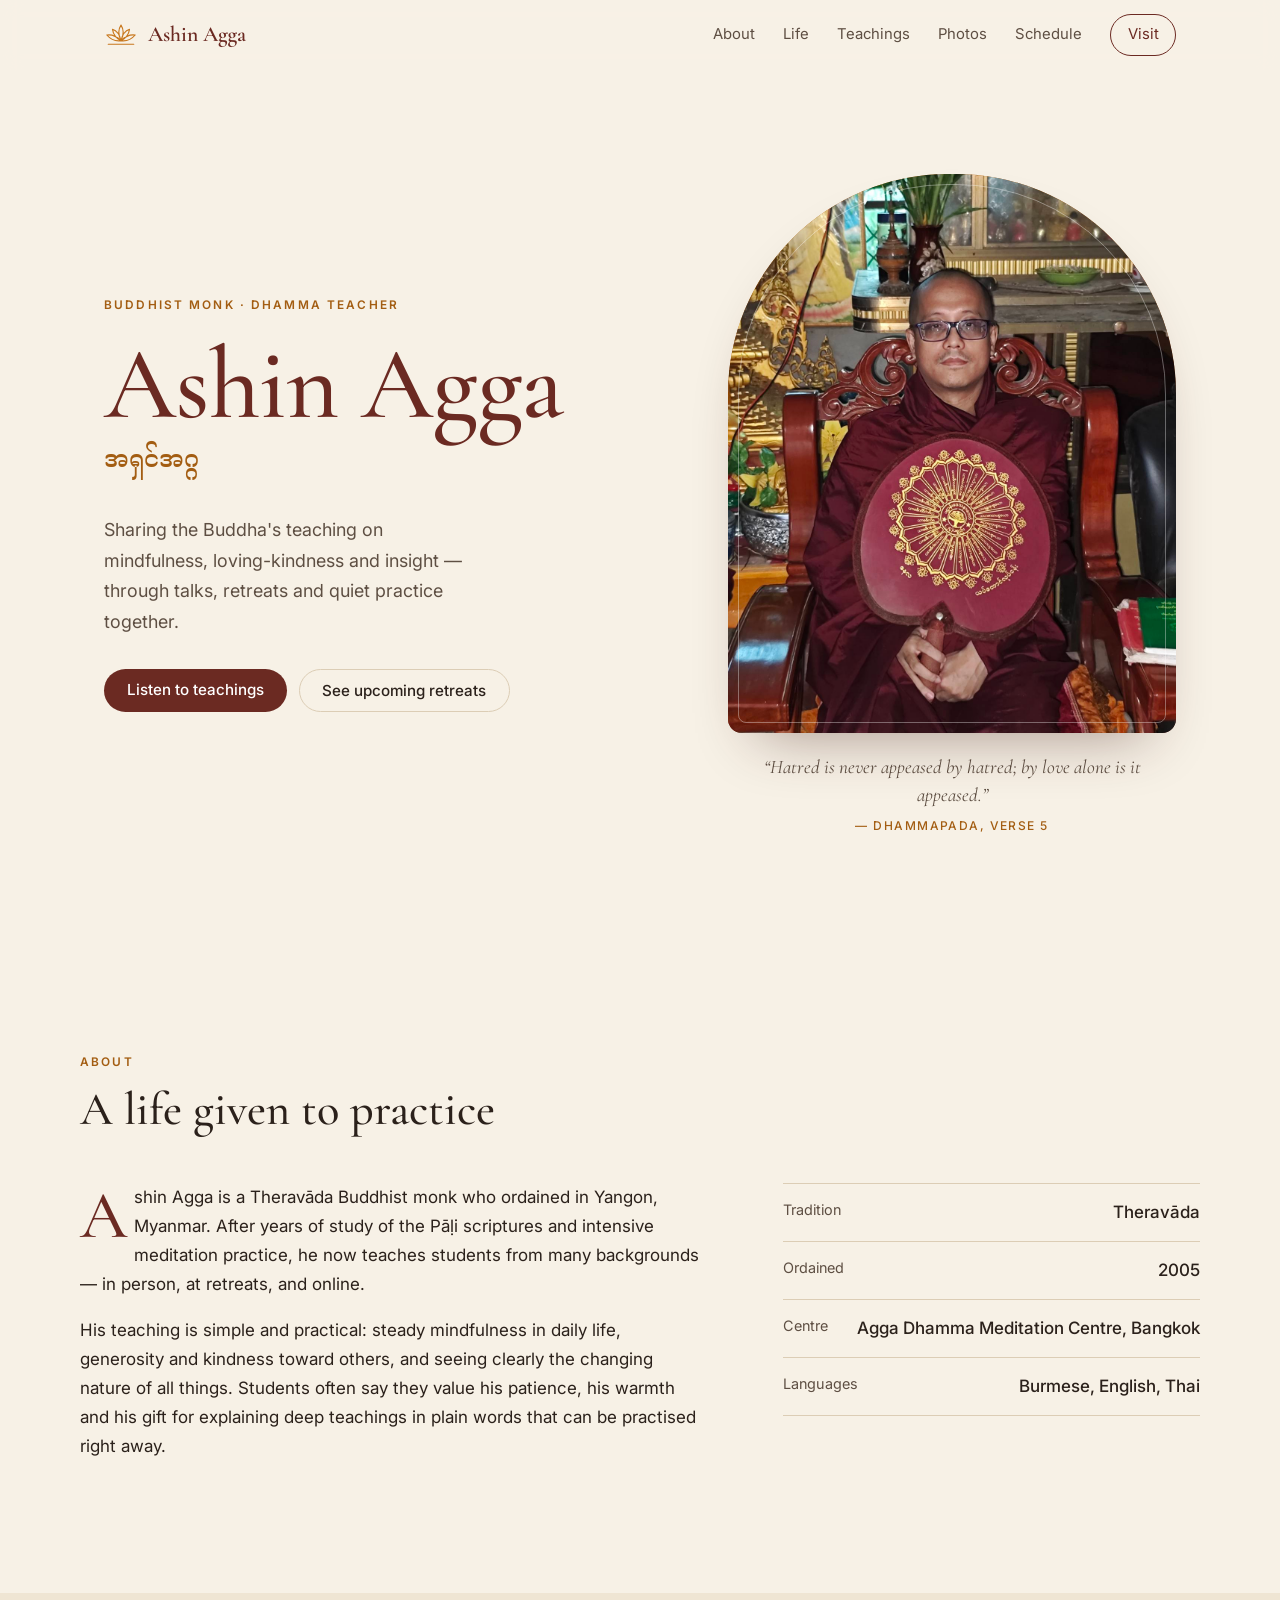
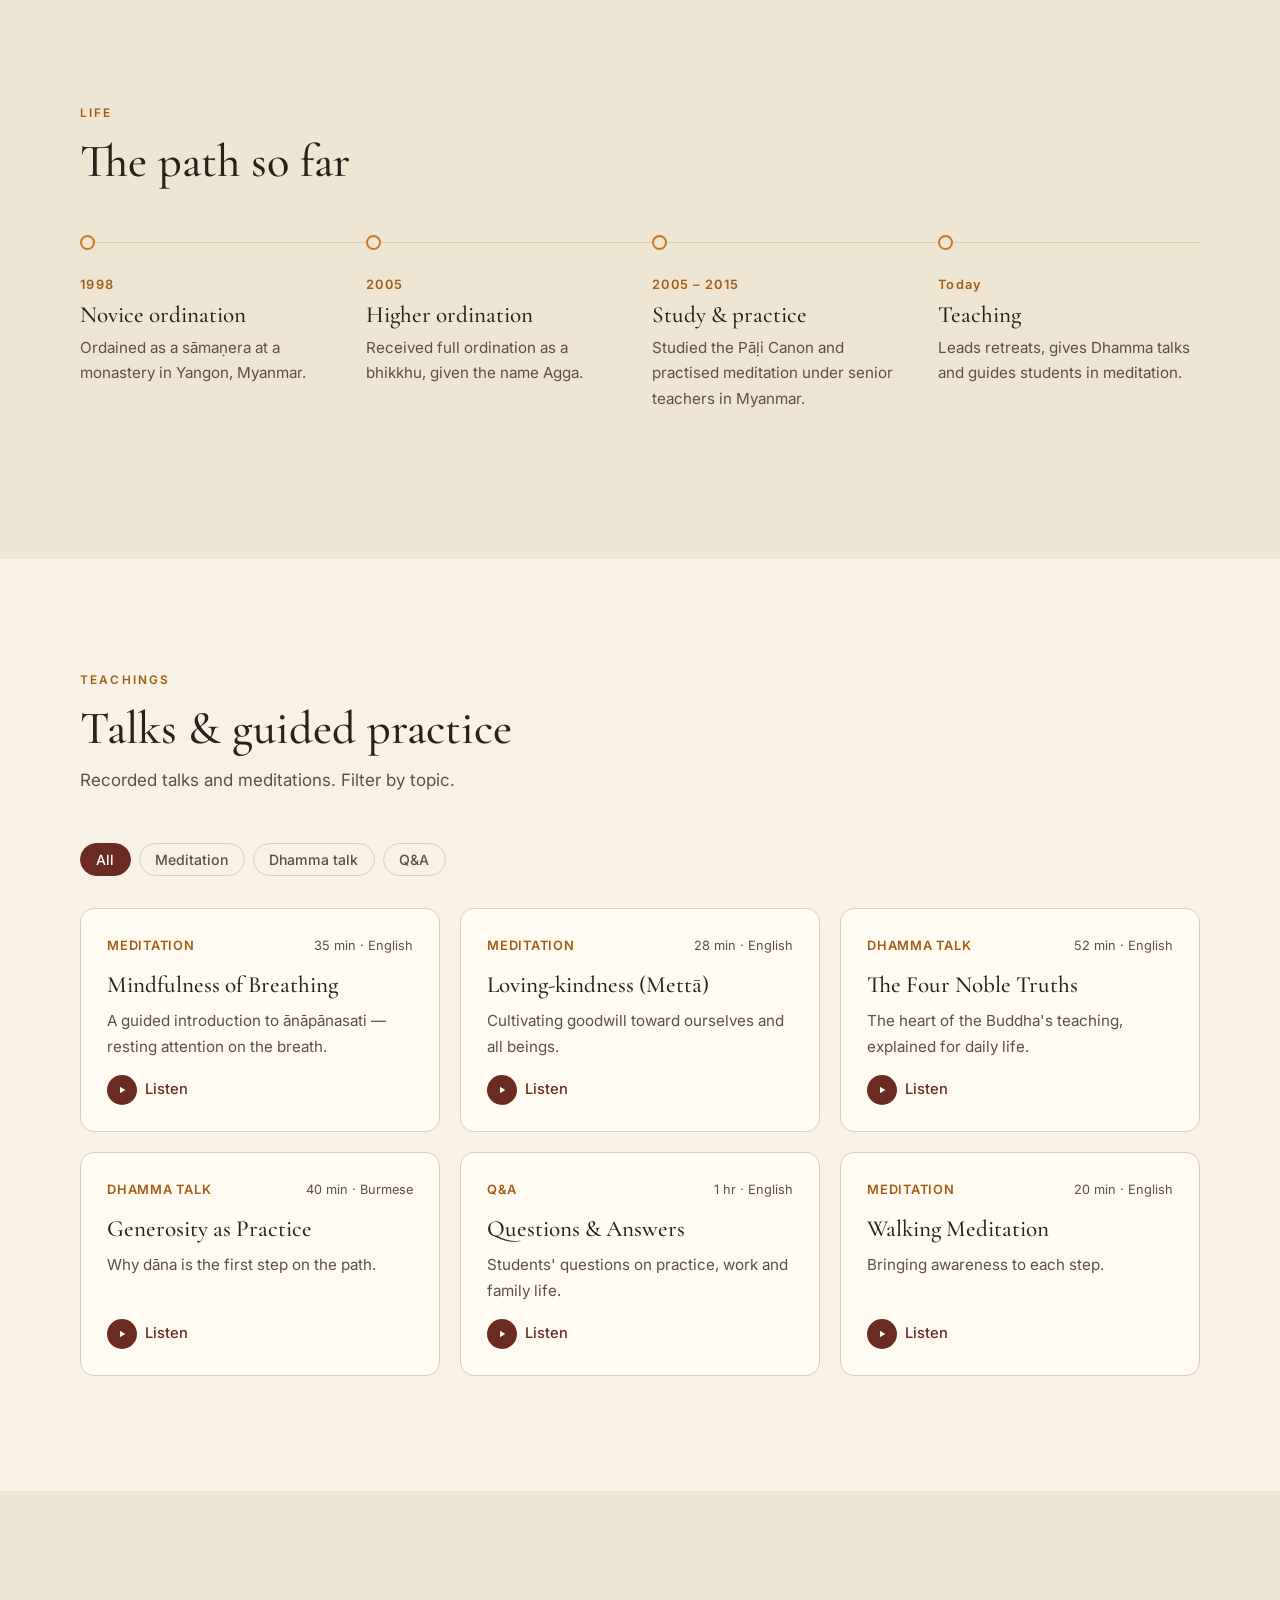
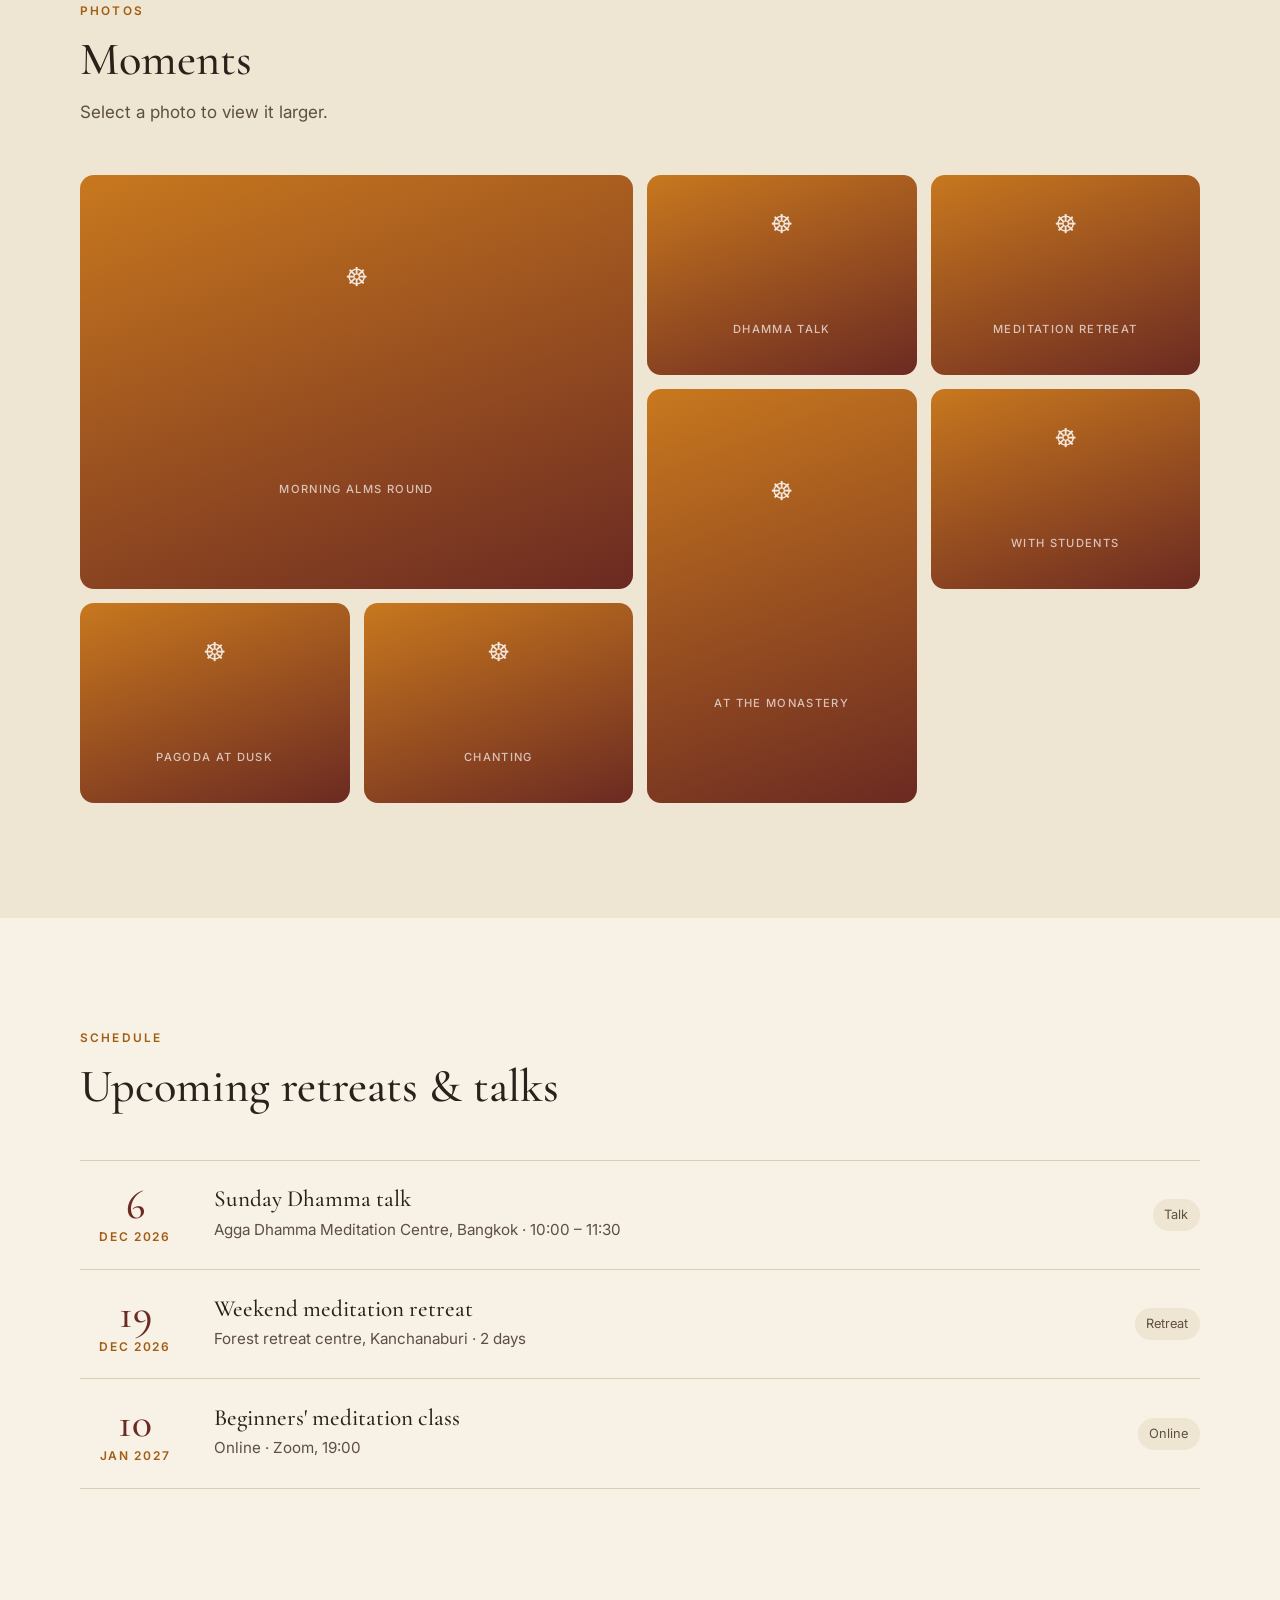
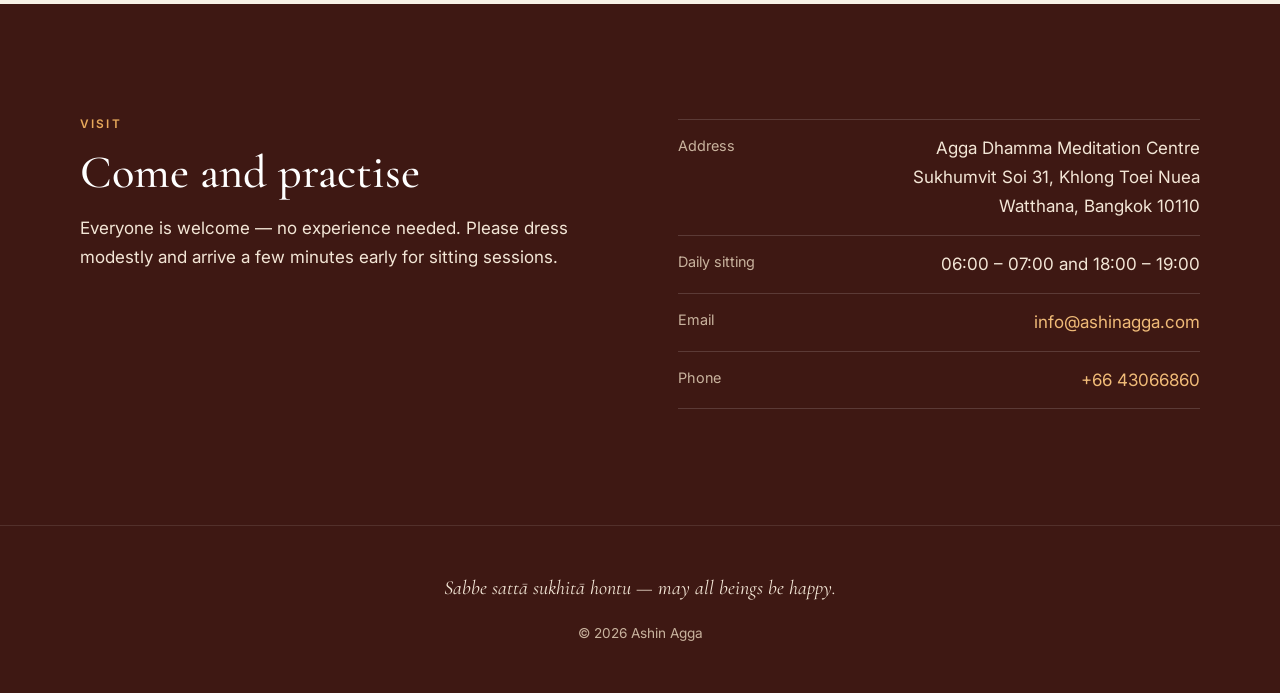
==== index.html @ b075a44e "first commit" ====
<!doctype html>
<html lang="en">
<head>
  <meta charset="utf-8">
  <meta name="viewport" content="width=device-width, initial-scale=1">
  <title>Ashin Agga</title>
  <meta name="description" content="Ashin Agga — Buddhist monk and Dhamma teacher. Biography, teachings, photos and how to visit.">
  <link rel="preconnect" href="https://fonts.googleapis.com">
  <link rel="preconnect" href="https://fonts.gstatic.com" crossorigin>
  <link href="https://fonts.googleapis.com/css2?family=Cormorant+Garamond:ital,wght@0,400;0,500;0,600;1,400&family=Inter:wght@400;500;600&family=Noto+Serif+Myanmar:wght@400;500&display=swap" rel="stylesheet">
  <link rel="stylesheet" href="css/style.css">
</head>
<body>

  <!-- ============ NAV ============ -->
  <header class="nav" id="top">
    <div class="nav__inner">
      <a class="nav__brand" href="#top" aria-label="Ashin Agga, back to top">
        <svg class="lotus" viewBox="0 0 48 32" aria-hidden="true"><path d="M24 2c4 6 4 14 0 22-4-8-4-16 0-22Zm0 22c6-3 11-9 12-16-6 2-10 7-12 16Zm0 0c-6-3-11-9-12-16 6 2 10 7 12 16Zm0 0c8 1 15-2 20-8-7-1-14 2-20 8Zm0 0C16 25 9 22 4 16c7-1 14 2 20 8ZM6 29h36" fill="none" stroke="currentColor" stroke-width="1.6" stroke-linecap="round" stroke-linejoin="round"/></svg>
        <span>Ashin Agga</span>
      </a>
      <button class="nav__toggle" aria-expanded="false" aria-controls="nav-menu">
        <span class="sr-only">Open menu</span><span></span><span></span>
      </button>
      <nav id="nav-menu" class="nav__menu" aria-label="Main">
        <a href="#about">About</a>
        <a href="#path">Life</a>
        <a href="#teachings">Teachings</a>
        <a href="#gallery">Photos</a>
        <a href="#schedule">Schedule</a>
        <a href="#visit" class="nav__cta">Visit</a>
      </nav>
    </div>
  </header>

  <main>

    <!-- ============ HERO ============ -->
    <section class="hero">
      <div class="hero__text reveal">
        <p class="eyebrow">Buddhist monk · Dhamma teacher</p>
        <h1>Ashin Agga</h1>
        <p class="hero__mm" lang="my">အရှင်အဂ္ဂ</p>
        <p class="hero__lead">
          Sharing the Buddha's teaching on mindfulness, loving-kindness and
          insight — through talks, retreats and quiet practice together.
        </p>
        <div class="hero__actions">
          <a class="btn btn--primary" href="#teachings">Listen to teachings</a>
          <a class="btn btn--ghost" href="#schedule">See upcoming retreats</a>
        </div>
      </div>
      <figure class="hero__portrait reveal">
        <div class="frame">
          <!-- Replace images/portrait.jpg with the main photo (portrait, ~900×1100) -->
          <img src="images/portrait.jpg" alt="Portrait of Ashin Agga" data-fallback="AA">
        </div>
        <figcaption>“Hatred is never appeased by hatred; by love alone is it appeased.”<br><small>— Dhammapada, verse 5</small></figcaption>
      </figure>
    </section>

    <!-- ============ ABOUT ============ -->
    <section class="section" id="about">
      <div class="section__head reveal">
        <p class="eyebrow">About</p>
        <h2>A life given to practice</h2>
      </div>
      <div class="about">
        <div class="about__body reveal">
          <p>
            Ashin Agga is a Theravāda Buddhist monk who ordained in
            Yangon, Myanmar. After years of study of
            the Pāḷi scriptures and intensive meditation practice, he now teaches
            students from many backgrounds — in person, at retreats, and online.
          </p>
          <p>
            His teaching is simple and practical: steady mindfulness in daily life,
            generosity and kindness toward others, and seeing clearly the
            changing nature of all things. Students often say they value his
            patience, his warmth and his gift for explaining deep teachings in
            plain words that can be practised right away.
          </p>
        </div>
        <dl class="facts reveal">
          <div><dt>Tradition</dt><dd>Theravāda</dd></div>
          <div><dt>Ordained</dt><dd>2005</dd></div>
          <div><dt>Centre</dt><dd>Agga Dhamma Meditation Centre, Bangkok</dd></div>
          <div><dt>Languages</dt><dd>Burmese, English, Thai</dd></div>
        </dl>
      </div>
    </section>

    <!-- ============ LIFE / TIMELINE ============ -->
    <section class="section section--tint" id="path">
      <div class="section__head reveal">
        <p class="eyebrow">Life</p>
        <h2>The path so far</h2>
      </div>
      <ol class="timeline">
        <li class="reveal">
          <span class="timeline__year">1998</span>
          <h3>Novice ordination</h3>
          <p>Ordained as a sāmaṇera at a monastery in Yangon, Myanmar.</p>
        </li>
        <li class="reveal">
          <span class="timeline__year">2005</span>
          <h3>Higher ordination</h3>
          <p>Received full ordination as a bhikkhu, given the name Agga.</p>
        </li>
        <li class="reveal">
          <span class="timeline__year">2005 – 2015</span>
          <h3>Study & practice</h3>
          <p>Studied the Pāḷi Canon and practised meditation under senior teachers in Myanmar.</p>
        </li>
        <li class="reveal">
          <span class="timeline__year">Today</span>
          <h3>Teaching</h3>
          <p>Leads retreats, gives Dhamma talks and guides students in meditation.</p>
        </li>
      </ol>
    </section>

    <!-- ============ TEACHINGS ============ -->
    <section class="section" id="teachings">
      <div class="section__head reveal">
        <p class="eyebrow">Teachings</p>
        <h2>Talks & guided practice</h2>
        <p class="section__sub">Recorded talks and meditations. Filter by topic.</p>
      </div>
      <div class="filters" role="group" aria-label="Filter teachings by topic" id="filters"></div>
      <div class="cards" id="talks"></div>
    </section>

    <!-- ============ GALLERY ============ -->
    <section class="section section--tint" id="gallery">
      <div class="section__head reveal">
        <p class="eyebrow">Photos</p>
        <h2>Moments</h2>
        <p class="section__sub">Select a photo to view it larger.</p>
      </div>
      <div class="gallery" id="gallery-grid"></div>
    </section>

    <!-- ============ SCHEDULE ============ -->
    <section class="section" id="schedule">
      <div class="section__head reveal">
        <p class="eyebrow">Schedule</p>
        <h2>Upcoming retreats & talks</h2>
      </div>
      <ul class="events" id="events"></ul>
    </section>

    <!-- ============ VISIT / CONTACT ============ -->
    <section class="section section--dark" id="visit">
      <div class="visit">
        <div class="reveal">
          <p class="eyebrow">Visit</p>
          <h2>Come and practise</h2>
          <p>
            Everyone is welcome — no experience needed. Please dress modestly and
            arrive a few minutes early for sitting sessions.
          </p>
        </div>
        <dl class="contact reveal">
          <div><dt>Address</dt><dd>Agga Dhamma Meditation Centre<br>Sukhumvit Soi 31, Khlong Toei Nuea<br>Watthana, Bangkok 10110</dd></div>
          <div><dt>Daily sitting</dt><dd>06:00 – 07:00 and 18:00 – 19:00</dd></div>
          <div><dt>Email</dt><dd><a href="mailto:info@ashinagga.com">info@ashinagga.com</a></dd></div>
          <div><dt>Phone</dt><dd><a href="tel:+6643066860">+66 43066860</a></dd></div>
        </dl>
      </div>
    </section>
  </main>

  <footer class="footer">
    <p>Sabbe sattā sukhitā hontu — may all beings be happy.</p>
    <p class="footer__small">© <span id="year"></span> Ashin Agga</p>
  </footer>

  <!-- Lightbox -->
  <div class="lightbox" id="lightbox" role="dialog" aria-modal="true" aria-label="Photo viewer" hidden>
    <button class="lightbox__close" aria-label="Close">×</button>
    <button class="lightbox__nav lightbox__prev" aria-label="Previous photo">‹</button>
    <figure>
      <img alt="">
      <figcaption></figcaption>
    </figure>
    <button class="lightbox__nav lightbox__next" aria-label="Next photo">›</button>
  </div>

  <script src="js/main.js"></script>
</body>
</html>
---- css/style.css ----
/* ============ Tokens ============ */
:root {
  --paper: #f7f1e6;
  --paper-2: #efe5d3;
  --ink: #2b211b;
  --ink-soft: #5e4f43;
  --line: #dccdb5;
  --saffron: #c8781e;
  --saffron-deep: #a35d12;
  --maroon: #6b2a22;
  --maroon-deep: #3e1813;
  --radius: 14px;
  --max: 1120px;
  --serif: "Cormorant Garamond", Georgia, serif;
  --sans: "Inter", system-ui, -apple-system, "Segoe UI", sans-serif;
  --mm: "Noto Serif Myanmar", serif;
}

*, *::before, *::after { box-sizing: border-box; }
html { scroll-behavior: smooth; scroll-padding-top: 76px; }
body {
  margin: 0;
  background: var(--paper);
  color: var(--ink);
  font: 400 17px/1.7 var(--sans);
  -webkit-font-smoothing: antialiased;
}
img { max-width: 100%; display: block; }
a { color: inherit; }
h1, h2, h3 { font-family: var(--serif); font-weight: 500; line-height: 1.1; margin: 0; }
h2 { font-size: clamp(2rem, 4vw, 2.9rem); }
h3 { font-size: 1.45rem; }
p { margin: 0 0 1em; }
.sr-only { position: absolute; width: 1px; height: 1px; overflow: hidden; clip: rect(0 0 0 0); }
:focus-visible { outline: 2px solid var(--saffron); outline-offset: 3px; border-radius: 4px; }

/* Placeholder text to replace */
.todo { color: var(--saffron-deep); background: rgba(200,120,30,.1); border-radius: 4px; padding: 0 .2em; }

.eyebrow {
  font: 600 .74rem/1 var(--sans);
  letter-spacing: .18em;
  text-transform: uppercase;
  color: var(--saffron-deep);
  margin-bottom: 1rem;
}

/* ============ Buttons ============ */
.btn {
  display: inline-block;
  padding: .85em 1.5em;
  border-radius: 999px;
  font: 500 .95rem/1 var(--sans);
  text-decoration: none;
  transition: background .2s, color .2s, transform .2s;
}
.btn:hover { transform: translateY(-1px); }
.btn--primary { background: var(--maroon); color: #fff; }
.btn--primary:hover { background: var(--maroon-deep); }
.btn--ghost { border: 1px solid var(--line); }
.btn--ghost:hover { background: var(--paper-2); }

/* ============ Nav ============ */
.nav {
  position: sticky; top: 0; z-index: 50;
  background: rgba(247,241,230,.88);
  backdrop-filter: blur(10px);
  border-bottom: 1px solid transparent;
  transition: border-color .3s;
}
.nav.is-scrolled { border-color: var(--line); }
.nav__inner {
  max-width: var(--max); margin: 0 auto;
  padding: 14px 24px;
  display: flex; align-items: center; justify-content: space-between;
}
.nav__brand {
  display: flex; align-items: center; gap: 10px;
  text-decoration: none;
  font: 600 1.35rem/1 var(--serif);
  color: var(--maroon);
}
.lotus { width: 34px; height: 24px; color: var(--saffron); }
.nav__menu { display: flex; align-items: center; gap: 28px; }
.nav__menu a { text-decoration: none; font-size: .93rem; color: var(--ink-soft); }
.nav__menu a:hover { color: var(--ink); }
.nav__menu .nav__cta {
  color: var(--maroon); border: 1px solid var(--maroon);
  padding: .5em 1.1em; border-radius: 999px;
}
.nav__menu .nav__cta:hover { background: var(--maroon); color: #fff; }
.nav__toggle { display: none; }

/* ============ Hero ============ */
.hero {
  max-width: var(--max); margin: 0 auto;
  padding: clamp(48px, 8vw, 110px) 24px;
  display: grid; grid-template-columns: 1.1fr .9fr;
  gap: clamp(32px, 6vw, 80px); align-items: center;
}
.hero h1 { font-size: clamp(3.4rem, 9vw, 6.4rem); color: var(--maroon); letter-spacing: -.01em; }
.hero__mm { font: 400 1.5rem/1.6 var(--mm); color: var(--saffron-deep); margin: .3em 0 1.2em; }
.hero__lead { font-size: 1.12rem; color: var(--ink-soft); max-width: 34ch; }
.hero__actions { display: flex; flex-wrap: wrap; gap: 12px; margin-top: 2rem; }

.hero__portrait { margin: 0; }
.frame {
  position: relative;
  aspect-ratio: 4 / 5;
  border-radius: 220px 220px var(--radius) var(--radius);
  overflow: hidden;
  background: linear-gradient(160deg, var(--saffron) 0%, var(--maroon) 100%);
  box-shadow: 0 30px 60px -30px rgba(62,24,19,.45);
}
.frame::after {
  content: ""; position: absolute; inset: 10px;
  border: 1px solid rgba(255,255,255,.35);
  border-radius: 210px 210px 8px 8px; pointer-events: none;
}
.frame img { width: 100%; height: 100%; object-fit: cover; }
.hero__portrait figcaption {
  font: italic 400 1.2rem/1.5 var(--serif);
  color: var(--ink-soft); text-align: center; margin-top: 1.2rem;
}

/* Image fallback (when photo file is missing) */
.ph {
  width: 100%; height: 100%;
  display: grid; place-items: center;
  color: rgba(255,255,255,.85);
  font: 500 clamp(2rem, 6vw, 4.5rem)/1 var(--serif);
  background: linear-gradient(160deg, var(--saffron) 0%, var(--maroon) 100%);
  text-align: center;
}
.ph small { display: block; font: 500 .7rem/1.4 var(--sans); letter-spacing: .12em; text-transform: uppercase; opacity: .8; margin-top: .6rem; }

/* ============ Sections ============ */
.section { padding: clamp(64px, 9vw, 120px) 24px; }
.section > * { max-width: var(--max); margin-left: auto; margin-right: auto; }
.section--tint { background: var(--paper-2); }
.section__head { margin-bottom: 3rem; }
.section__sub { color: var(--ink-soft); margin-top: .8rem; }

/* About */
.about { display: grid; grid-template-columns: 1.5fr 1fr; gap: clamp(32px, 6vw, 80px); align-items: start; }
.about__body p:first-child::first-letter {
  float: left; font: 500 4.2rem/.8 var(--serif); color: var(--maroon);
  margin: .08em .1em 0 0;
}
.facts { margin: 0; border-top: 1px solid var(--line); }
.facts div, .contact div {
  display: flex; justify-content: space-between; gap: 16px;
  padding: 14px 0; border-bottom: 1px solid var(--line);
}
.facts dt { color: var(--ink-soft); font-size: .9rem; }
.facts dd { margin: 0; font-weight: 500; text-align: right; }

/* Timeline */
.timeline { list-style: none; padding: 0; display: grid; grid-template-columns: repeat(4, 1fr); gap: 24px; position: relative; }
.timeline::before {
  content: ""; position: absolute; left: 0; right: 0; top: 7px;
  height: 1px; background: var(--line);
}
.timeline li { position: relative; padding-top: 34px; }
.timeline li::before {
  content: ""; position: absolute; top: 0; left: 0;
  width: 15px; height: 15px; border-radius: 50%;
  background: var(--paper-2); border: 2px solid var(--saffron);
}
.timeline__year { font: 600 .8rem/1 var(--sans); letter-spacing: .1em; color: var(--saffron-deep); display: inline-block; margin-bottom: .7rem; }
.timeline h3 { margin-bottom: .4rem; }
.timeline p { color: var(--ink-soft); font-size: .95rem; }

/* Teachings */
.filters { display: flex; flex-wrap: wrap; gap: 8px; margin-bottom: 2rem; }
.chip {
  font: 500 .88rem/1 var(--sans);
  padding: .6em 1.1em; border-radius: 999px;
  border: 1px solid var(--line); background: transparent; color: var(--ink-soft);
  cursor: pointer; transition: all .2s;
}
.chip:hover { border-color: var(--saffron); color: var(--ink); }
.chip[aria-pressed="true"] { background: var(--maroon); border-color: var(--maroon); color: #fff; }

.cards { display: grid; grid-template-columns: repeat(3, 1fr); gap: 20px; }
.card {
  background: #fffaf2; border: 1px solid var(--line); border-radius: var(--radius);
  padding: 26px; display: flex; flex-direction: column;
  transition: transform .25s, box-shadow .25s;
}
.card:hover { transform: translateY(-3px); box-shadow: 0 18px 40px -24px rgba(62,24,19,.35); }
.card__meta { display: flex; justify-content: space-between; font-size: .8rem; color: var(--ink-soft); margin-bottom: 1rem; }
.card__tag { color: var(--saffron-deep); font-weight: 600; letter-spacing: .06em; text-transform: uppercase; }
.card h3 { margin-bottom: .6rem; }
.card p { color: var(--ink-soft); font-size: .95rem; flex: 1; }
.card__link {
  display: inline-flex; align-items: center; gap: 8px;
  font-weight: 500; font-size: .92rem; color: var(--maroon); text-decoration: none;
}
.card__link::before {
  content: ""; width: 30px; height: 30px; border-radius: 50%;
  background: var(--maroon) url("data:image/svg+xml,%3Csvg xmlns='http://www.w3.org/2000/svg' viewBox='0 0 24 24'%3E%3Cpath d='M9 7v10l8-5z' fill='white'/%3E%3C/svg%3E") center/16px no-repeat;
}

/* Gallery */
.gallery { display: grid; grid-template-columns: repeat(4, 1fr); grid-auto-rows: 200px; gap: 14px; }
.gallery button {
  padding: 0; border: 0; border-radius: var(--radius); overflow: hidden;
  cursor: zoom-in; background: var(--line); position: relative;
}
.gallery button:nth-child(1) { grid-column: span 2; grid-row: span 2; }
.gallery button:nth-child(4) { grid-row: span 2; }
.gallery img { width: 100%; height: 100%; object-fit: cover; transition: transform .5s; }
.gallery button:hover img { transform: scale(1.04); }
.gallery .ph { font-size: 1.6rem; }

/* Events */
.events { list-style: none; padding: 0; margin-top: 0; margin-bottom: 0; border-top: 1px solid var(--line); }
.event {
  display: grid; grid-template-columns: 110px 1fr auto; gap: 24px; align-items: center;
  padding: 24px 0; border-bottom: 1px solid var(--line);
}
.event__date { text-align: center; line-height: 1.1; }
.event__day { display: block; font: 500 2.6rem/1 var(--serif); color: var(--maroon); }
.event__mon { font: 600 .75rem/1 var(--sans); letter-spacing: .14em; text-transform: uppercase; color: var(--saffron-deep); }
.event h3 { margin-bottom: .25rem; }
.event p { margin: 0; color: var(--ink-soft); font-size: .95rem; }
.event__type { font-size: .8rem; padding: .4em .9em; border-radius: 999px; background: var(--paper-2); color: var(--ink-soft); white-space: nowrap; }
.events__empty { padding: 24px 0; color: var(--ink-soft); }

/* Visit */
.section--dark { background: var(--maroon-deep); color: #f3e6d6; }
.section--dark .eyebrow { color: #e7a85b; }
.section--dark h2 { color: #fff; margin-bottom: 1rem; }
.section--dark .todo { color: #f0bb78; background: rgba(240,187,120,.12); }
.visit { display: grid; grid-template-columns: 1fr 1fr; gap: clamp(32px, 6vw, 80px); align-items: start; }
.contact { margin: 0; border-top: 1px solid rgba(255,255,255,.15); }
.contact div { border-color: rgba(255,255,255,.15); }
.contact dt { color: #c9b39e; font-size: .9rem; }
.contact dd { margin: 0; text-align: right; }
.contact a { color: #f0bb78; text-decoration: none; }
.contact a:hover { text-decoration: underline; }
.hero__portrait figcaption small { font: 500 .75rem/1 var(--sans); letter-spacing: .12em; text-transform: uppercase; font-style: normal; color: var(--saffron-deep); display: inline-block; margin-top: .6rem; }

/* Footer */
.footer { text-align: center; padding: 48px 24px; background: var(--maroon-deep); color: #c9b39e; border-top: 1px solid rgba(255,255,255,.1); }
.footer p:first-child { font: italic 400 1.25rem/1.4 var(--serif); color: #f3e6d6; }
.footer__small { font-size: .85rem; margin: 0; }

/* Lightbox */
.lightbox {
  position: fixed; inset: 0; z-index: 100;
  background: rgba(30,14,10,.94);
  display: flex; align-items: center; justify-content: center; gap: 12px;
  padding: 24px;
}
.lightbox[hidden] { display: none; }
.lightbox figure { margin: 0; max-width: min(1000px, 100%); text-align: center; }
.lightbox img, .lightbox .ph { max-height: 80vh; width: auto; margin: 0 auto; border-radius: 8px; }
.lightbox .ph { width: min(600px, 80vw); aspect-ratio: 4/3; height: auto; }
.lightbox figcaption { color: #e9dccb; margin-top: 14px; font: italic 1.15rem var(--serif); }
.lightbox button { background: none; border: 0; color: #fff; cursor: pointer; }
.lightbox__close { position: absolute; top: 14px; right: 20px; font-size: 2.4rem; line-height: 1; }
.lightbox__nav { font-size: 3rem; padding: 0 10px; opacity: .7; }
.lightbox__nav:hover { opacity: 1; }

/* Reveal on scroll */
.reveal { opacity: 0; transform: translateY(18px); transition: opacity .8s ease, transform .8s ease; }
.reveal.is-visible { opacity: 1; transform: none; }
@media (prefers-reduced-motion: reduce) {
  html { scroll-behavior: auto; }
  .reveal { opacity: 1; transform: none; transition: none; }
  * { transition: none !important; }
}

/* ============ Responsive ============ */
@media (max-width: 900px) {
  .cards { grid-template-columns: repeat(2, 1fr); }
  .timeline { grid-template-columns: 1fr 1fr; row-gap: 40px; }
  .timeline::before { display: none; }
  .gallery { grid-template-columns: repeat(3, 1fr); }
}

@media (max-width: 760px) {
  body { font-size: 16px; }
  .nav__inner { padding: 12px 16px; }
  .nav__toggle {
    display: flex; flex-direction: column; gap: 5px;
    background: none; border: 0; padding: 10px; cursor: pointer;
  }
  .nav__toggle span:not(.sr-only) { width: 22px; height: 2px; background: var(--ink); transition: transform .3s; }
  .nav__toggle[aria-expanded="true"] span:nth-child(2) { transform: translateY(3.5px) rotate(45deg); }
  .nav__toggle[aria-expanded="true"] span:nth-child(3) { transform: translateY(-3.5px) rotate(-45deg); }
  .nav__menu {
    position: absolute; top: 100%; left: 0; right: 0;
    flex-direction: column; align-items: stretch; gap: 0;
    background: var(--paper); border-bottom: 1px solid var(--line);
    padding: 8px 16px 16px;
    display: none;
  }
  .nav__menu.is-open { display: flex; }
  .nav__menu a { padding: 12px 0; font-size: 1rem; }
  .nav__menu .nav__cta { text-align: center; margin-top: 8px; }

  .hero { grid-template-columns: 1fr; padding: 40px 16px 64px; }
  .hero__portrait { order: -1; max-width: 340px; margin: 0 auto; width: 100%; }
  .section { padding-left: 16px; padding-right: 16px; }
  .about, .visit { grid-template-columns: 1fr; }
  .cards { grid-template-columns: 1fr; }
  .timeline { grid-template-columns: 1fr; }
  .gallery { grid-template-columns: 1fr 1fr; grid-auto-rows: 150px; }
  .gallery button:nth-child(4) { grid-row: auto; }
  .event { grid-template-columns: 70px 1fr; gap: 16px; }
  .event__type { grid-column: 2; justify-self: start; }
  .event__day { font-size: 2rem; }
  .lightbox__nav { position: absolute; bottom: 20px; }
  .lightbox__prev { left: 20px; } .lightbox__next { right: 20px; }
}
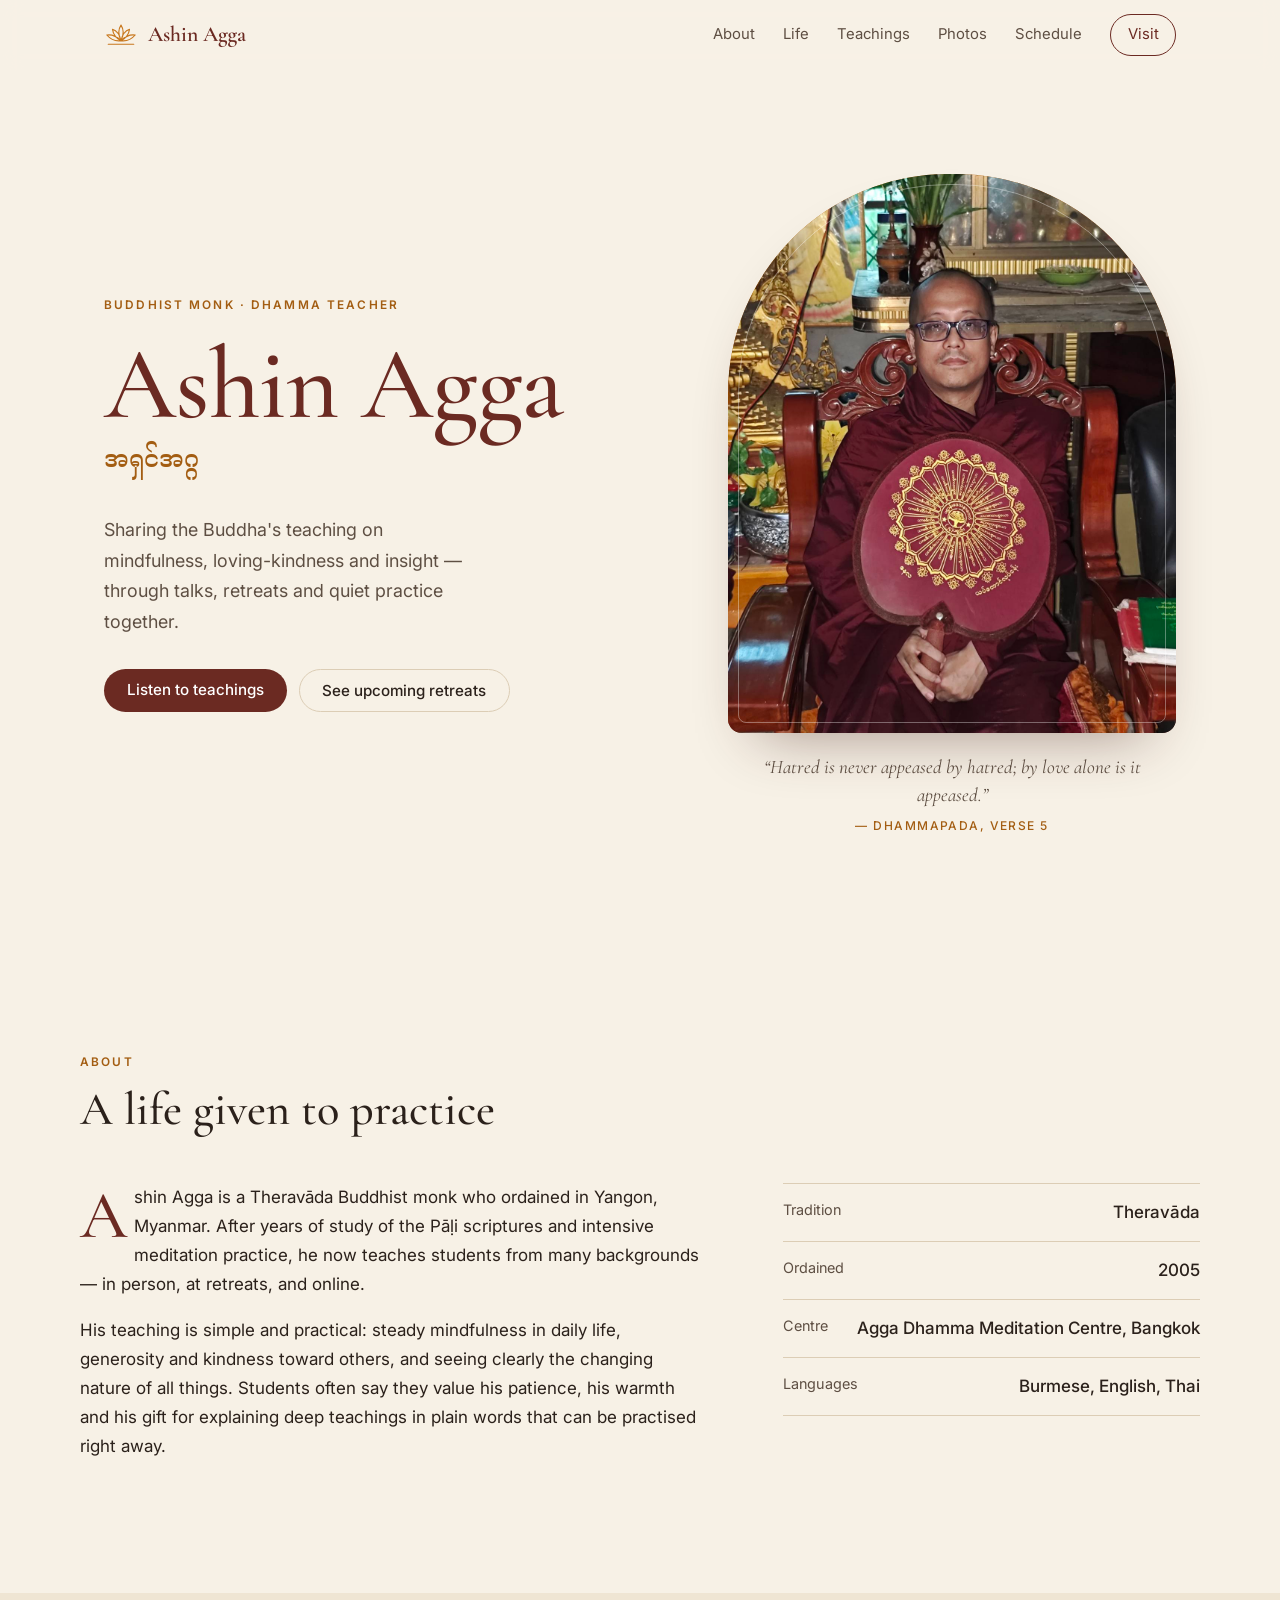
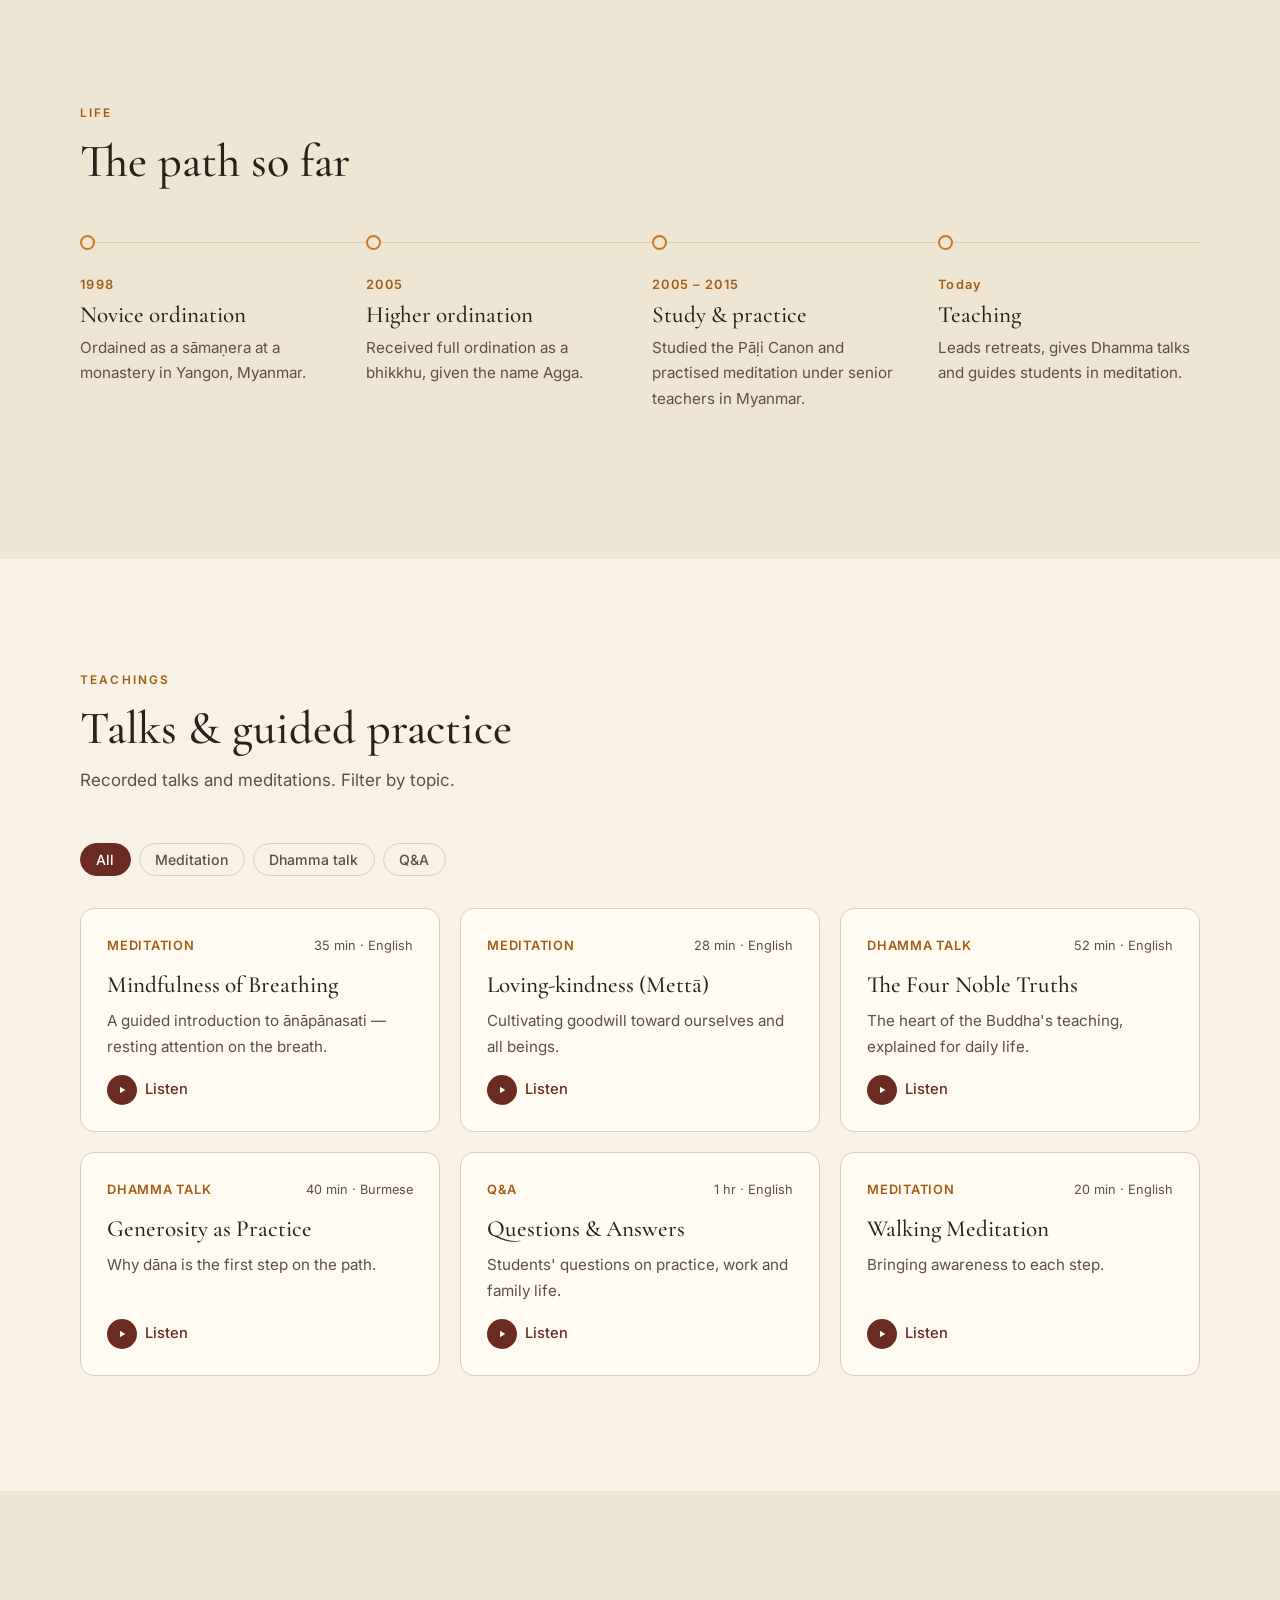
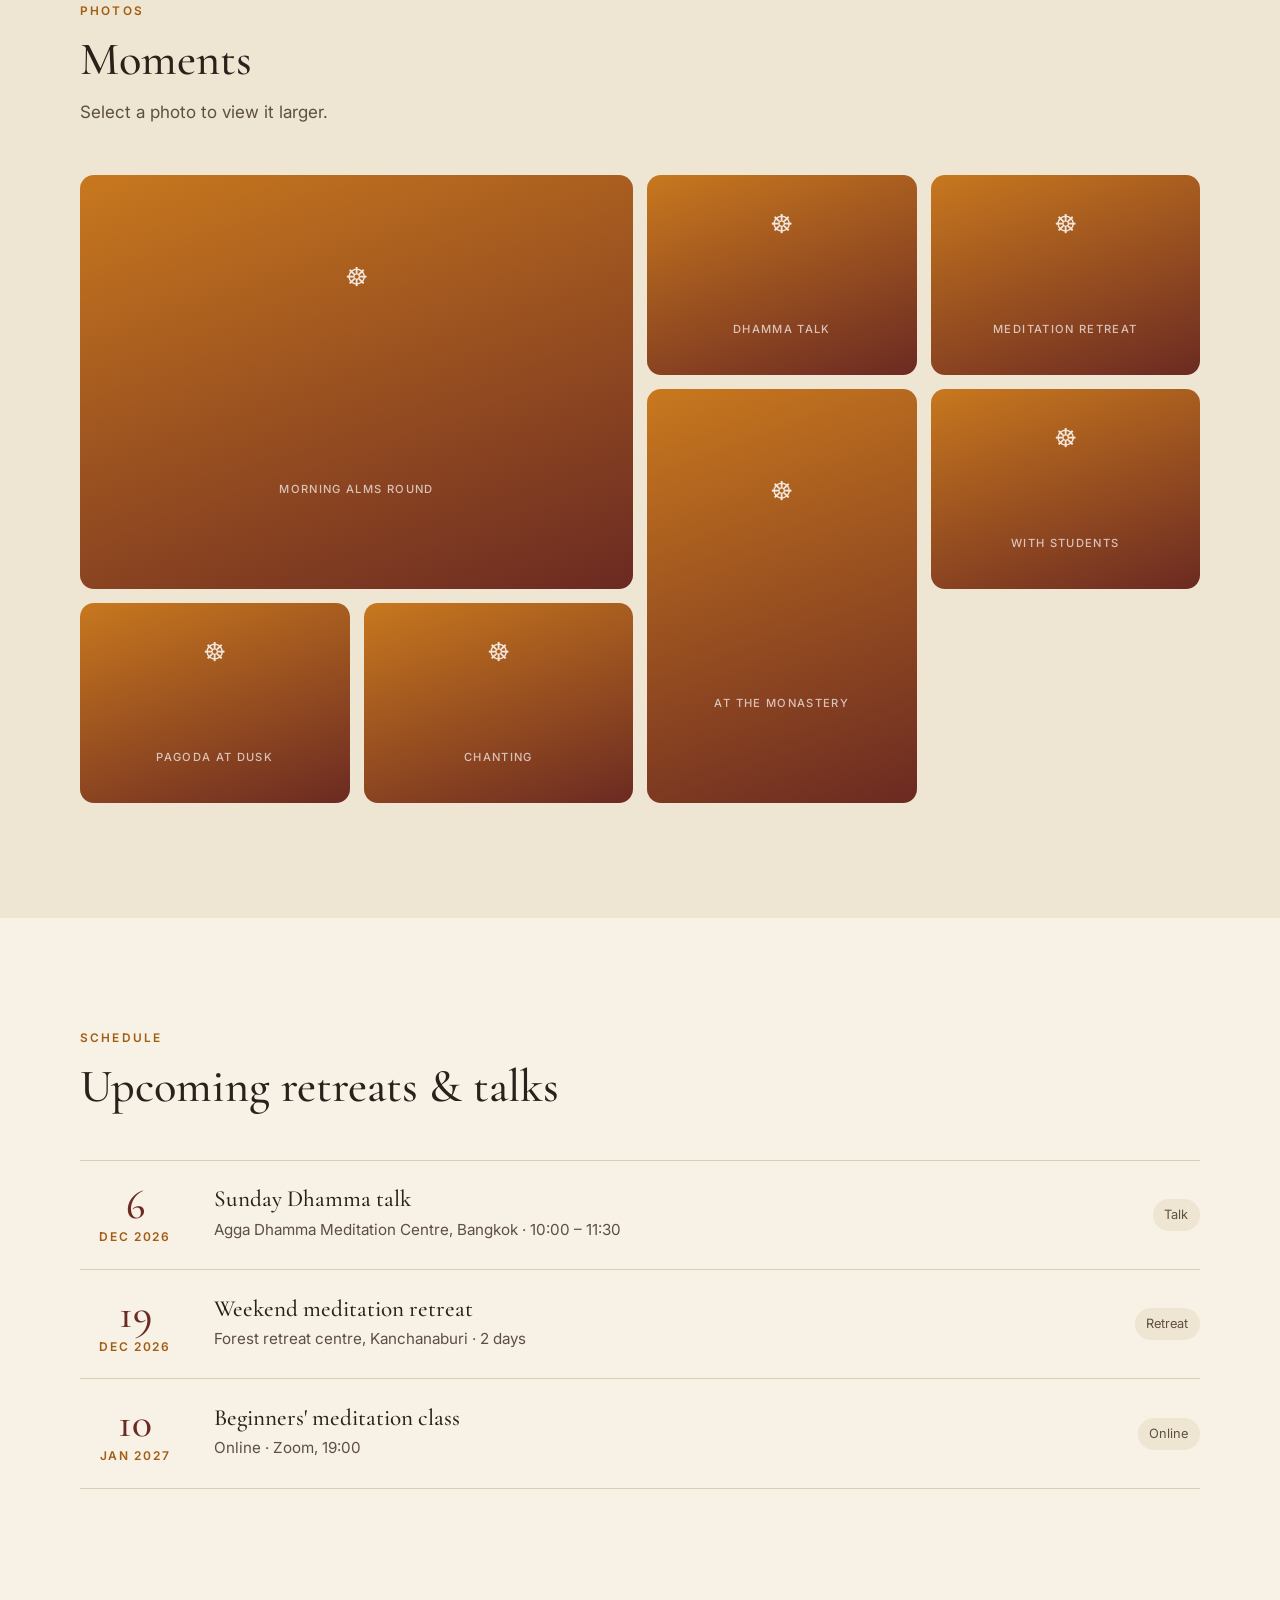
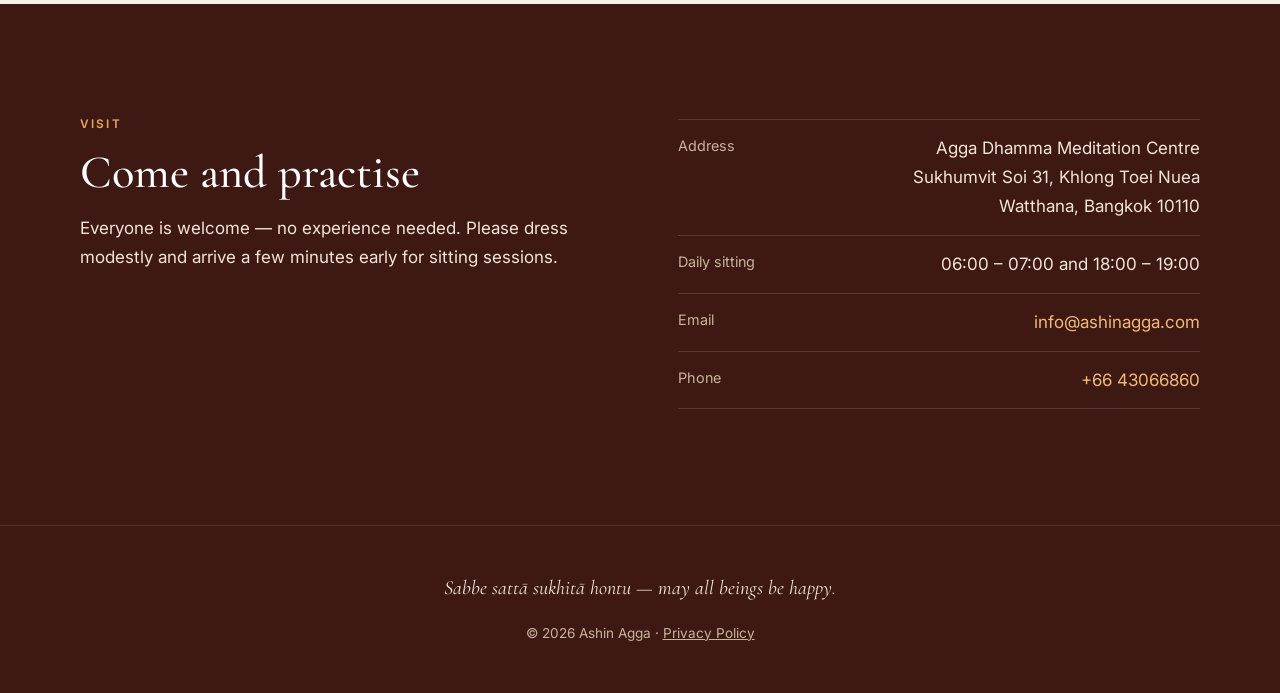
==== commit 43be7086: "Add Privacy Policy for Pali Keyboard app and link in footer" ====
--- a/index.html
+++ b/index.html
@@ -173,7 +173,7 @@
 
   <footer class="footer">
     <p>Sabbe sattā sukhitā hontu — may all beings be happy.</p>
-    <p class="footer__small">© <span id="year"></span> Ashin Agga</p>
+    <p class="footer__small">© <span id="year"></span> Ashin Agga · <a href="privacy-policy.html" style="text-decoration:underline;">Privacy Policy</a></p>
   </footer>
 
   <!-- Lightbox -->
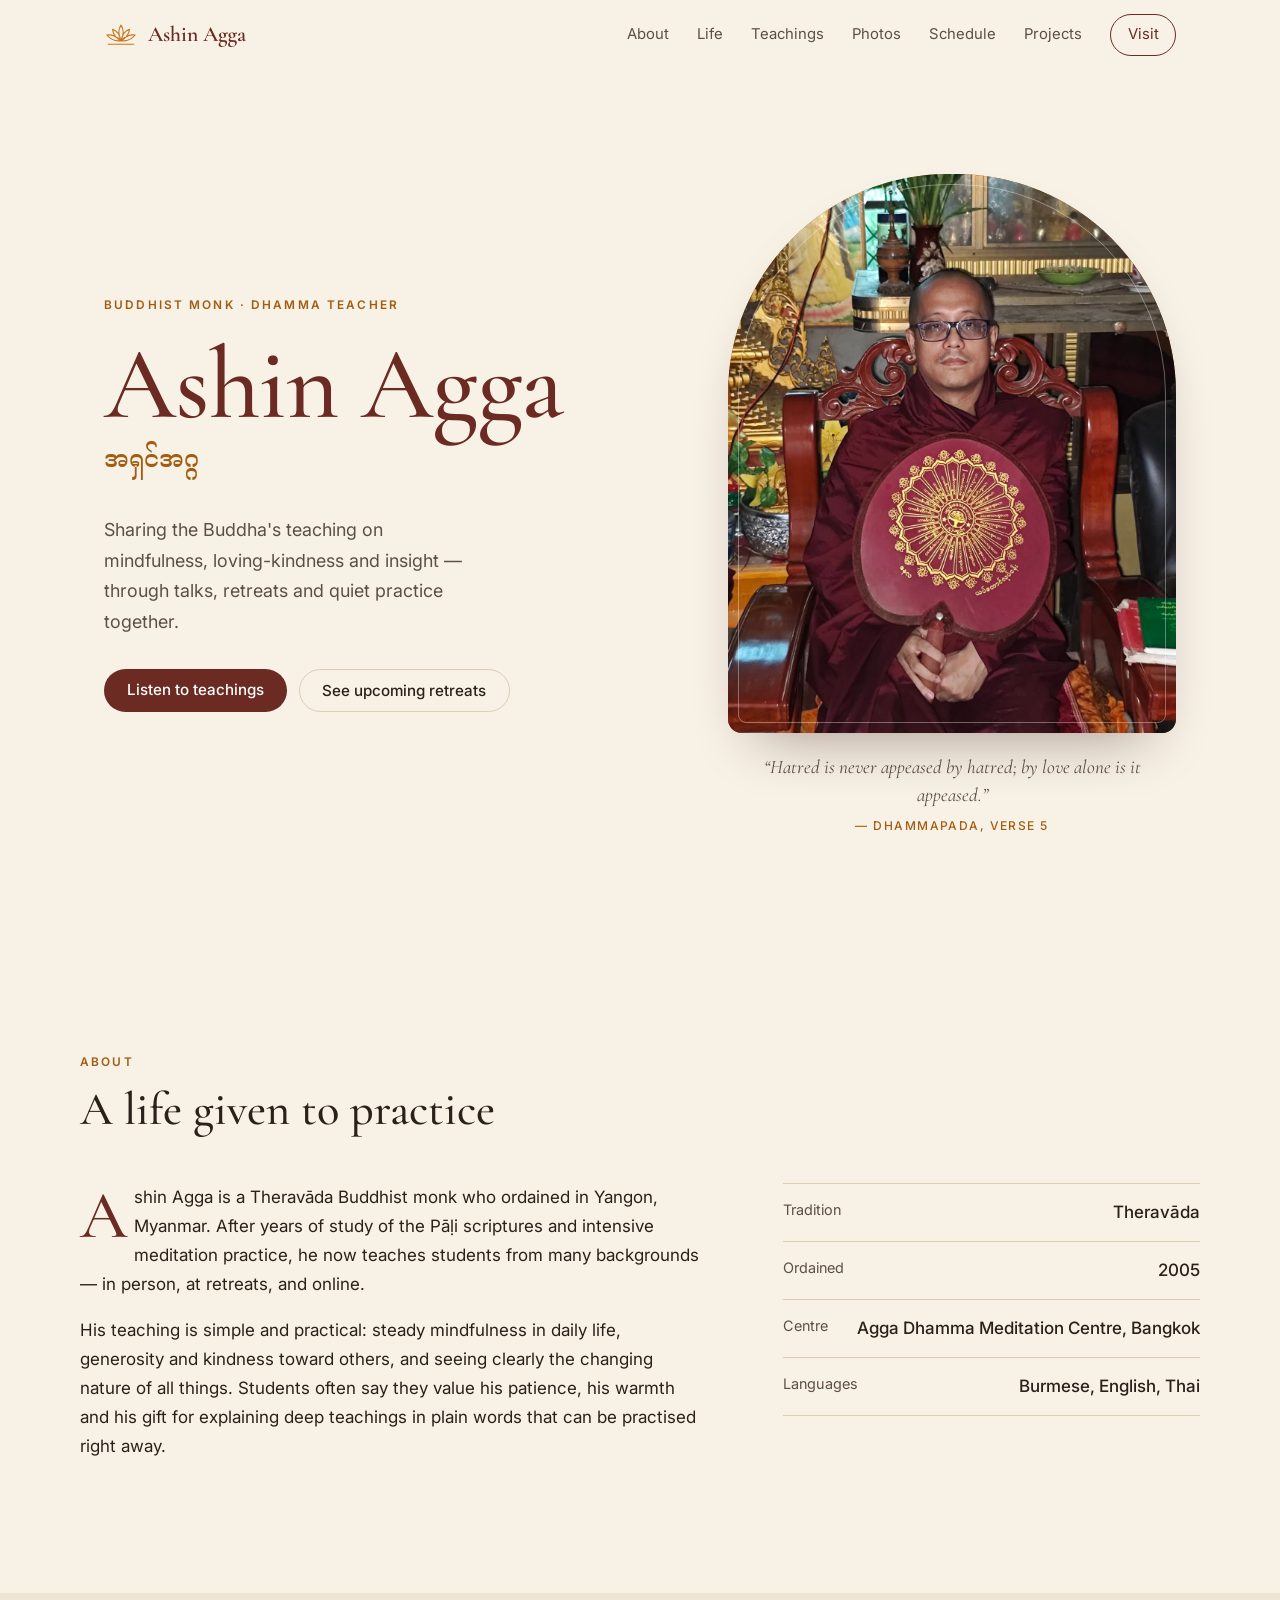
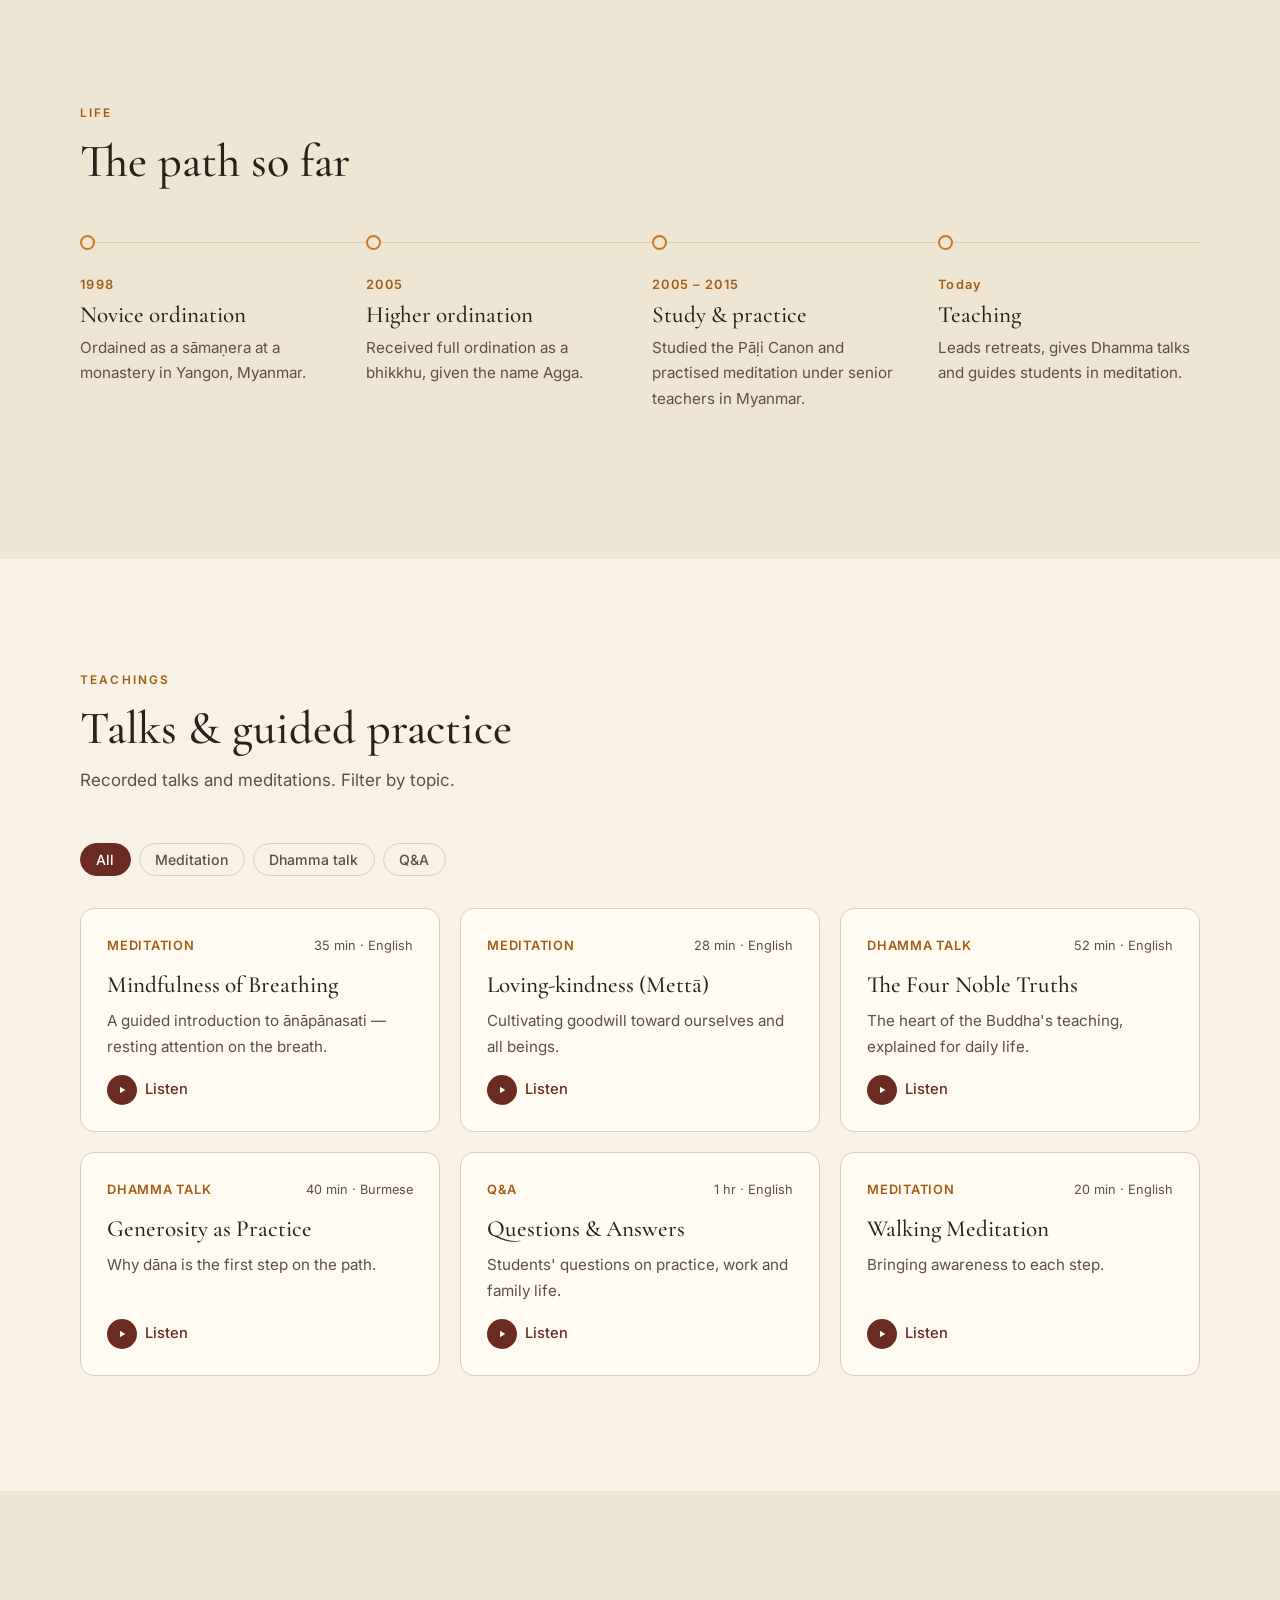
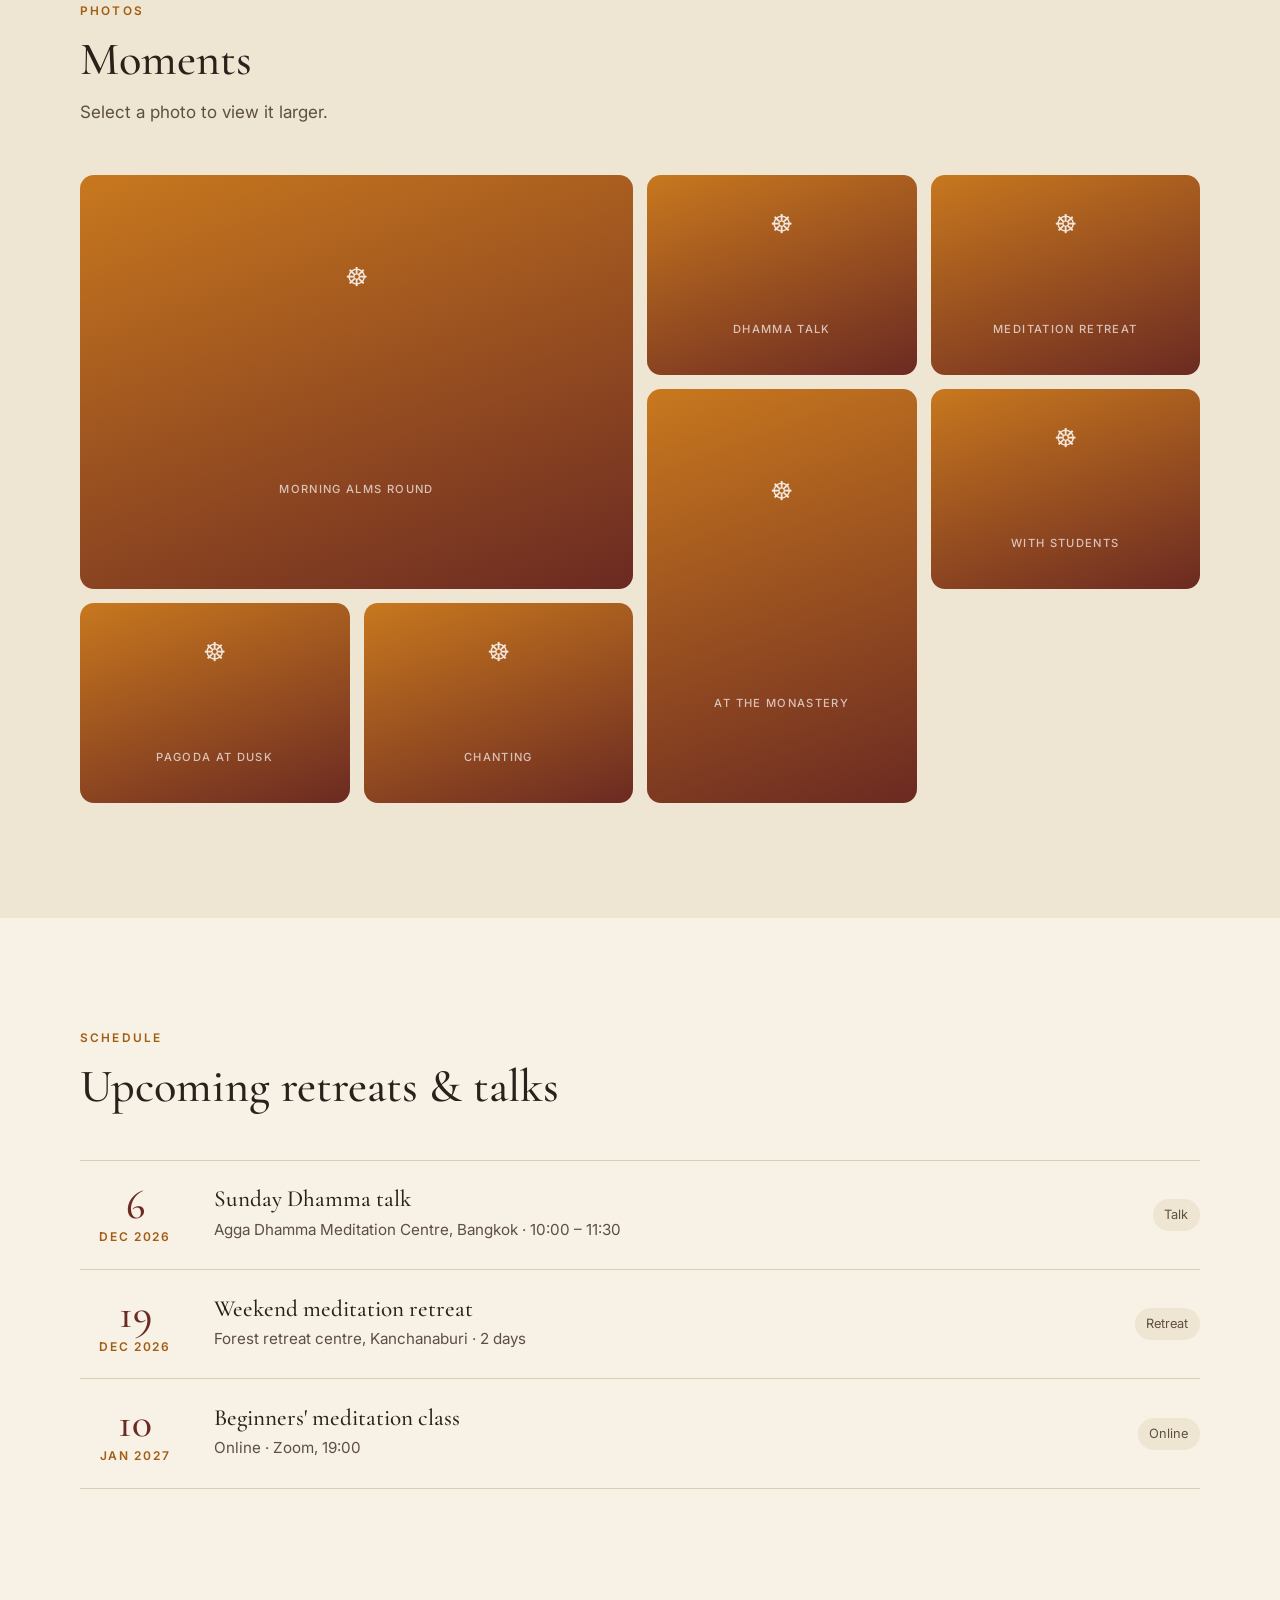
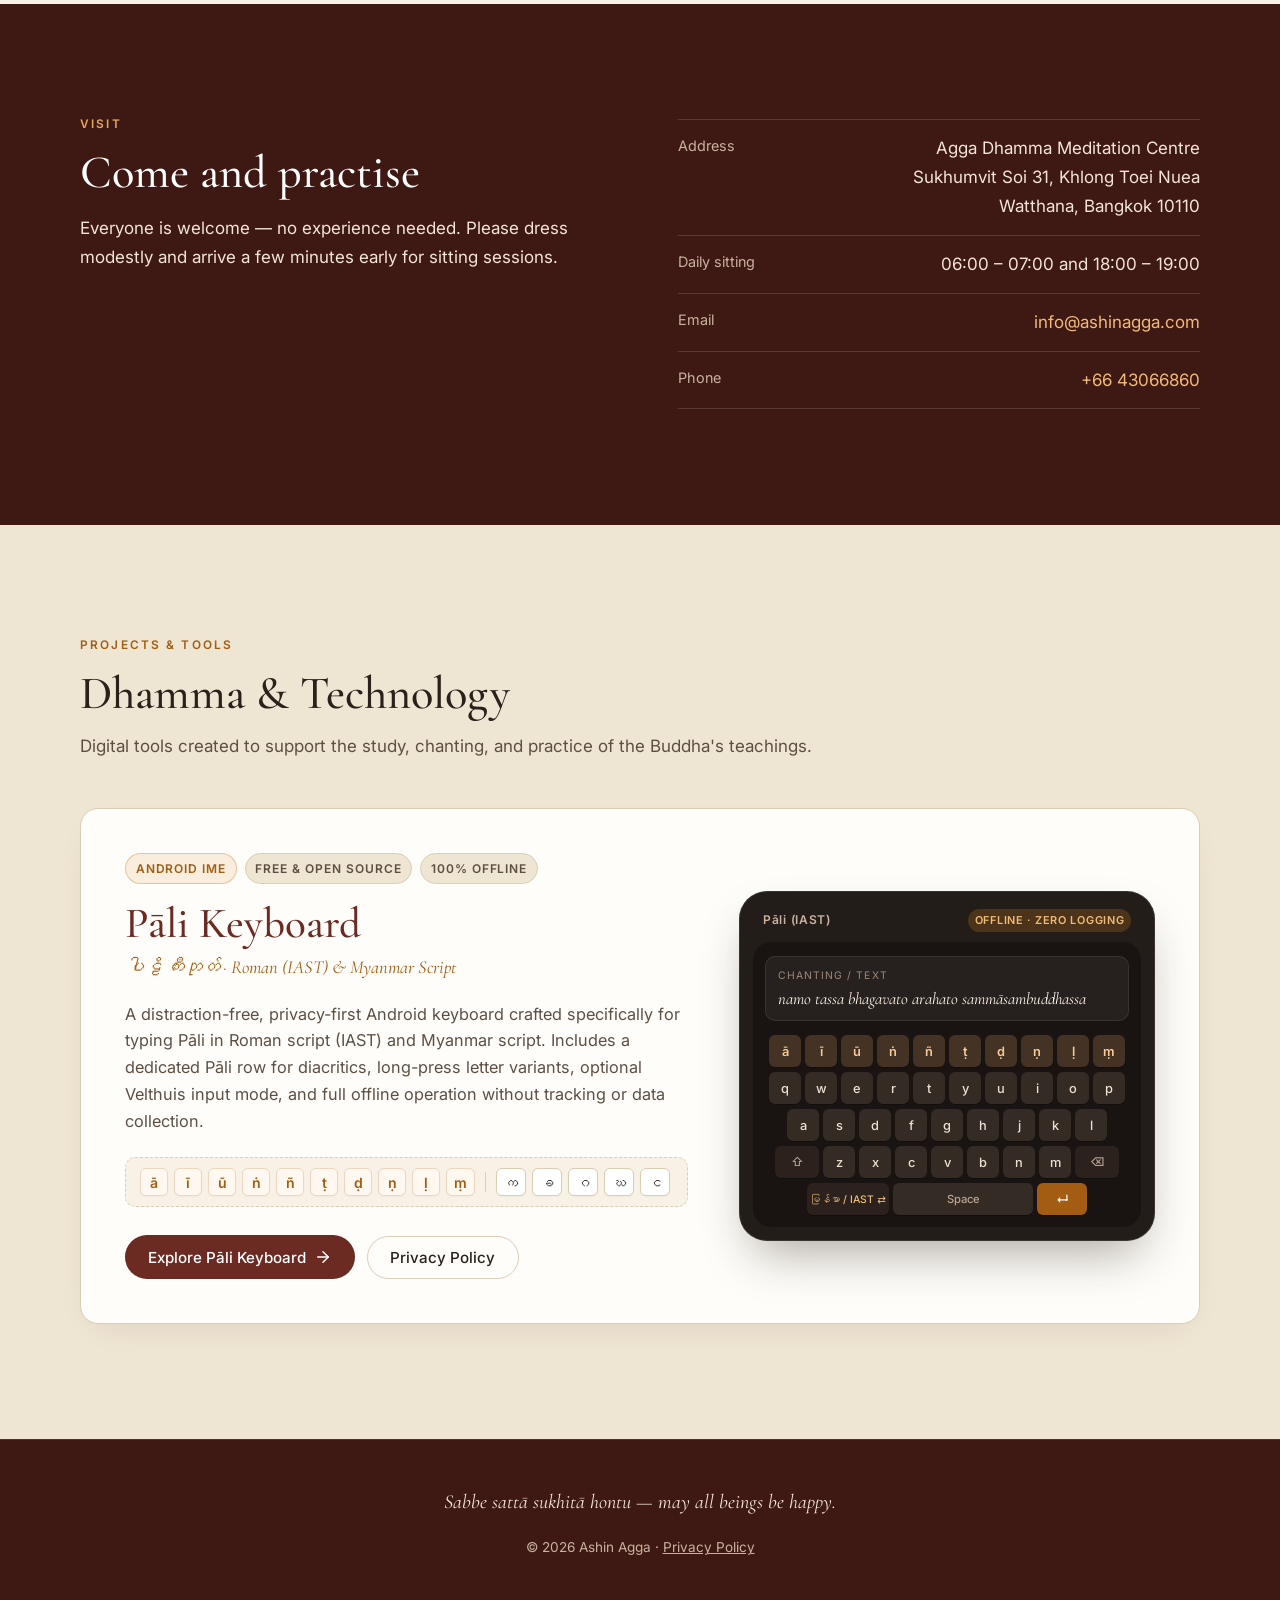
==== commit 7f4952d8: "Add Projects section to homepage and create Pali Keyboard project showcase page with privacy policy " ====
--- a/index.html
+++ b/index.html
@@ -28,6 +28,7 @@
         <a href="#teachings">Teachings</a>
         <a href="#gallery">Photos</a>
         <a href="#schedule">Schedule</a>
+        <a href="#projects">Projects</a>
         <a href="#visit" class="nav__cta">Visit</a>
       </nav>
     </div>
@@ -169,11 +170,104 @@
         </dl>
       </div>
     </section>
+
+    <!-- ============ PROJECTS ============ -->
+    <section class="section section--tint" id="projects">
+      <div class="section__head reveal">
+        <p class="eyebrow">Projects &amp; Tools</p>
+        <h2>Dhamma &amp; Technology</h2>
+        <p class="section__sub">Digital tools created to support the study, chanting, and practice of the Buddha's teachings.</p>
+      </div>
+
+      <div class="project-showcase reveal">
+        <div class="project-card">
+          <div class="project-card__content">
+            <div class="project-card__badges">
+              <span class="project-badge project-badge--accent">Android IME</span>
+              <span class="project-badge">Free &amp; Open Source</span>
+              <span class="project-badge">100% Offline</span>
+            </div>
+            <h3 class="project-card__title">
+              <a href="pali-keyboard/index.html">Pāli Keyboard</a>
+            </h3>
+            <p class="project-card__sub">ပါဠိ ကီးဘုတ် · Roman (IAST) &amp; Myanmar Script</p>
+            <p class="project-card__desc">
+              A distraction-free, privacy-first Android keyboard crafted specifically for typing Pāli in Roman script (IAST) and Myanmar script. Includes a dedicated Pāli row for diacritics, long-press letter variants, optional Velthuis input mode, and full offline operation without tracking or data collection.
+            </p>
+            
+            <div class="project-card__keys" aria-label="Key preview">
+              <span class="key-pill key-pill--accent">ā</span>
+              <span class="key-pill key-pill--accent">ī</span>
+              <span class="key-pill key-pill--accent">ū</span>
+              <span class="key-pill key-pill--accent">ṅ</span>
+              <span class="key-pill key-pill--accent">ñ</span>
+              <span class="key-pill key-pill--accent">ṭ</span>
+              <span class="key-pill key-pill--accent">ḍ</span>
+              <span class="key-pill key-pill--accent">ṇ</span>
+              <span class="key-pill key-pill--accent">ḷ</span>
+              <span class="key-pill key-pill--accent">ṃ</span>
+              <span class="key-pill-divider"></span>
+              <span class="key-pill">က</span>
+              <span class="key-pill">ခ</span>
+              <span class="key-pill">ဂ</span>
+              <span class="key-pill">ဃ</span>
+              <span class="key-pill">င</span>
+            </div>
+
+            <div class="project-card__actions">
+              <a class="btn btn--primary" href="pali-keyboard/index.html">
+                Explore Pāli Keyboard
+                <svg width="18" height="18" viewBox="0 0 24 24" fill="none" stroke="currentColor" stroke-width="2" stroke-linecap="round" stroke-linejoin="round" aria-hidden="true"><line x1="5" y1="12" x2="19" y2="12"></line><polyline points="12 5 19 12 12 19"></polyline></svg>
+              </a>
+              <a class="btn btn--ghost" href="pali-keyboard/privacy-policy.html">Privacy Policy</a>
+            </div>
+          </div>
+
+          <div class="project-card__visual">
+            <a href="pali-keyboard/index.html" class="project-card__preview" aria-label="Open Pāli Keyboard details">
+              <div class="phone-frame">
+                <div class="phone-frame__header">
+                  <span class="phone-frame__status">Pāli (IAST)</span>
+                  <span class="phone-frame__indicator">OFFLINE · ZERO LOGGING</span>
+                </div>
+                <div class="phone-frame__screen">
+                  <div class="mock-textbox">
+                    <span class="mock-textbox__label">Chanting / Text</span>
+                    <div class="mock-textbox__text">namo tassa bhagavato arahato sammāsambuddhassa</div>
+                  </div>
+                  <div class="mock-keyboard">
+                    <div class="mock-keyboard__row mock-keyboard__row--pali">
+                      <span>ā</span><span>ī</span><span>ū</span><span>ṅ</span><span>ñ</span><span>ṭ</span><span>ḍ</span><span>ṇ</span><span>ḷ</span><span>ṃ</span>
+                    </div>
+                    <div class="mock-keyboard__row">
+                      <span>q</span><span>w</span><span>e</span><span>r</span><span>t</span><span>y</span><span>u</span><span>i</span><span>o</span><span>p</span>
+                    </div>
+                    <div class="mock-keyboard__row">
+                      <span>a</span><span>s</span><span>d</span><span>f</span><span>g</span><span>h</span><span>j</span><span>k</span><span>l</span>
+                    </div>
+                    <div class="mock-keyboard__row mock-keyboard__row--bottom">
+                      <span class="mock-key--mod">⇧</span>
+                      <span>z</span><span>x</span><span>c</span><span>v</span><span>b</span><span>n</span><span>m</span>
+                      <span class="mock-key--mod">⌫</span>
+                    </div>
+                    <div class="mock-keyboard__row mock-keyboard__row--space">
+                      <span class="mock-key--switch">မြန်မာ / IAST ⇄</span>
+                      <span class="mock-key--space">Space</span>
+                      <span class="mock-key--enter">↵</span>
+                    </div>
+                  </div>
+                </div>
+              </div>
+            </a>
+          </div>
+        </div>
+      </div>
+    </section>
   </main>
 
   <footer class="footer">
     <p>Sabbe sattā sukhitā hontu — may all beings be happy.</p>
-    <p class="footer__small">© <span id="year"></span> Ashin Agga · <a href="privacy-policy.html" style="text-decoration:underline;">Privacy Policy</a></p>
+    <p class="footer__small">© <span id="year"></span> Ashin Agga · <a href="pali-keyboard/privacy-policy.html" style="text-decoration:underline;">Privacy Policy</a></p>
   </footer>
 
   <!-- Lightbox -->
--- a/css/style.css
+++ b/css/style.css
@@ -242,6 +242,245 @@
 .contact a:hover { text-decoration: underline; }
 .hero__portrait figcaption small { font: 500 .75rem/1 var(--sans); letter-spacing: .12em; text-transform: uppercase; font-style: normal; color: var(--saffron-deep); display: inline-block; margin-top: .6rem; }
 
+/* ============ Projects Section ============ */
+.project-showcase {
+  margin-top: 1.5rem;
+}
+.project-card {
+  background: #fffdf9;
+  border: 1px solid var(--line);
+  border-radius: calc(var(--radius) * 1.3);
+  padding: clamp(28px, 4vw, 44px);
+  display: grid;
+  grid-template-columns: 1.15fr 0.85fr;
+  gap: clamp(28px, 4vw, 56px);
+  align-items: center;
+  box-shadow: 0 12px 36px -18px rgba(62,24,19,.15);
+  transition: transform .25s ease, box-shadow .25s ease, border-color .25s ease;
+}
+.project-card:hover {
+  border-color: var(--saffron);
+  box-shadow: 0 20px 48px -20px rgba(62,24,19,.22);
+}
+.project-card__badges {
+  display: flex;
+  flex-wrap: wrap;
+  gap: 8px;
+  margin-bottom: 1rem;
+}
+.project-badge {
+  font-size: .75rem;
+  font-weight: 600;
+  text-transform: uppercase;
+  letter-spacing: .08em;
+  padding: .35em .8em;
+  border-radius: 999px;
+  background: var(--paper-2);
+  color: var(--ink-soft);
+  border: 1px solid var(--line);
+}
+.project-badge--accent {
+  background: rgba(200,120,30,.12);
+  color: var(--saffron-deep);
+  border-color: rgba(200,120,30,.35);
+}
+.project-card__title {
+  font-size: clamp(2rem, 3.5vw, 2.7rem);
+  color: var(--maroon);
+  margin-bottom: .25rem;
+  line-height: 1.1;
+}
+.project-card__title a {
+  text-decoration: none;
+  color: inherit;
+  transition: color .2s;
+}
+.project-card__title a:hover {
+  color: var(--saffron-deep);
+}
+.project-card__sub {
+  font-family: var(--serif);
+  font-size: 1.15rem;
+  font-style: italic;
+  color: var(--saffron-deep);
+  margin-bottom: 1.1rem;
+}
+.project-card__desc {
+  color: var(--ink-soft);
+  font-size: 1.02rem;
+  line-height: 1.65;
+  margin-bottom: 1.4rem;
+}
+.project-card__keys {
+  display: flex;
+  flex-wrap: wrap;
+  gap: 6px;
+  align-items: center;
+  margin-bottom: 1.75rem;
+  padding: 10px 14px;
+  background: var(--paper);
+  border-radius: 10px;
+  border: 1px dashed var(--line);
+}
+.key-pill {
+  display: inline-flex;
+  align-items: center;
+  justify-content: center;
+  min-width: 28px;
+  height: 28px;
+  padding: 0 7px;
+  font-family: var(--sans);
+  font-size: .88rem;
+  font-weight: 500;
+  background: #fff;
+  border: 1px solid var(--line);
+  border-radius: 6px;
+  color: var(--ink);
+  box-shadow: 0 1px 2px rgba(0,0,0,.04);
+}
+.key-pill--accent {
+  background: #fff8f0;
+  border-color: #eed6bf;
+  color: var(--saffron-deep);
+  font-weight: 600;
+}
+.key-pill-divider {
+  width: 1px;
+  height: 20px;
+  background: var(--line);
+  margin: 0 4px;
+}
+.project-card__actions {
+  display: flex;
+  flex-wrap: wrap;
+  gap: 12px;
+  align-items: center;
+}
+.project-card__actions .btn {
+  display: inline-flex;
+  align-items: center;
+  gap: 8px;
+}
+
+/* Phone & Keyboard Mockup */
+.project-card__preview {
+  text-decoration: none;
+  display: block;
+  perspective: 1000px;
+}
+.phone-frame {
+  background: #231d19;
+  border-radius: 28px;
+  padding: 14px;
+  box-shadow: 0 24px 50px -15px rgba(35,29,25,.4), inset 0 0 0 1px rgba(255,255,255,.1);
+  transition: transform .35s ease, box-shadow .35s ease;
+}
+.project-card:hover .phone-frame {
+  transform: translateY(-4px) rotate(0.5deg);
+  box-shadow: 0 30px 60px -18px rgba(35,29,25,.5), inset 0 0 0 1px rgba(255,255,255,.15);
+}
+.phone-frame__header {
+  display: flex;
+  justify-content: space-between;
+  align-items: center;
+  padding: 4px 10px 10px;
+  color: #c9b39e;
+  font-size: .75rem;
+  font-weight: 600;
+  letter-spacing: .06em;
+}
+.phone-frame__indicator {
+  font-size: .68rem;
+  background: rgba(200,120,30,.25);
+  color: #f0bb78;
+  padding: .2em .6em;
+  border-radius: 999px;
+}
+.phone-frame__screen {
+  background: #191411;
+  border-radius: 18px;
+  padding: 14px 12px 12px;
+  overflow: hidden;
+}
+.mock-textbox {
+  background: rgba(255,255,255,.06);
+  border-radius: 10px;
+  padding: 10px 12px;
+  margin-bottom: 14px;
+  border: 1px solid rgba(255,255,255,.08);
+}
+.mock-textbox__label {
+  display: block;
+  font-size: .65rem;
+  text-transform: uppercase;
+  letter-spacing: .1em;
+  color: #9d8876;
+  margin-bottom: 3px;
+}
+.mock-textbox__text {
+  font-family: var(--serif);
+  font-size: 1.05rem;
+  color: #fff4e5;
+  line-height: 1.35;
+  font-style: italic;
+}
+.mock-keyboard {
+  display: flex;
+  flex-direction: column;
+  gap: 5px;
+  user-select: none;
+}
+.mock-keyboard__row {
+  display: flex;
+  gap: 4px;
+  justify-content: center;
+}
+.mock-keyboard__row span {
+  flex: 1;
+  height: 32px;
+  max-width: 32px;
+  background: #342b25;
+  color: #eee1d2;
+  border-radius: 6px;
+  display: flex;
+  align-items: center;
+  justify-content: center;
+  font-size: .8rem;
+  font-weight: 500;
+  box-shadow: 0 1px 0 rgba(0,0,0,.3);
+}
+.mock-keyboard__row--pali span {
+  background: #443224;
+  color: #f7ca97;
+  font-weight: 600;
+}
+.mock-keyboard__row--bottom .mock-key--mod {
+  flex: 1.4;
+  max-width: 44px;
+  background: #2b221d;
+  color: #baa491;
+  font-size: .75rem;
+}
+.mock-keyboard__row--space .mock-key--switch {
+  flex: 2.2;
+  max-width: 82px;
+  background: #2b221d;
+  color: #f0bb78;
+  font-size: .65rem;
+}
+.mock-keyboard__row--space .mock-key--space {
+  flex: 4;
+  max-width: 140px;
+  font-size: .7rem;
+  color: #baa491;
+}
+.mock-keyboard__row--space .mock-key--enter {
+  flex: 1.5;
+  max-width: 50px;
+  background: var(--saffron-deep);
+  color: #fff;
+}
+
 /* Footer */
 .footer { text-align: center; padding: 48px 24px; background: var(--maroon-deep); color: #c9b39e; border-top: 1px solid rgba(255,255,255,.1); }
 .footer p:first-child { font: italic 400 1.25rem/1.4 var(--serif); color: #f3e6d6; }
@@ -276,6 +515,7 @@
 /* ============ Responsive ============ */
 @media (max-width: 900px) {
   .cards { grid-template-columns: repeat(2, 1fr); }
+  .project-card { grid-template-columns: 1fr; }
   .timeline { grid-template-columns: 1fr 1fr; row-gap: 40px; }
   .timeline::before { display: none; }
   .gallery { grid-template-columns: repeat(3, 1fr); }
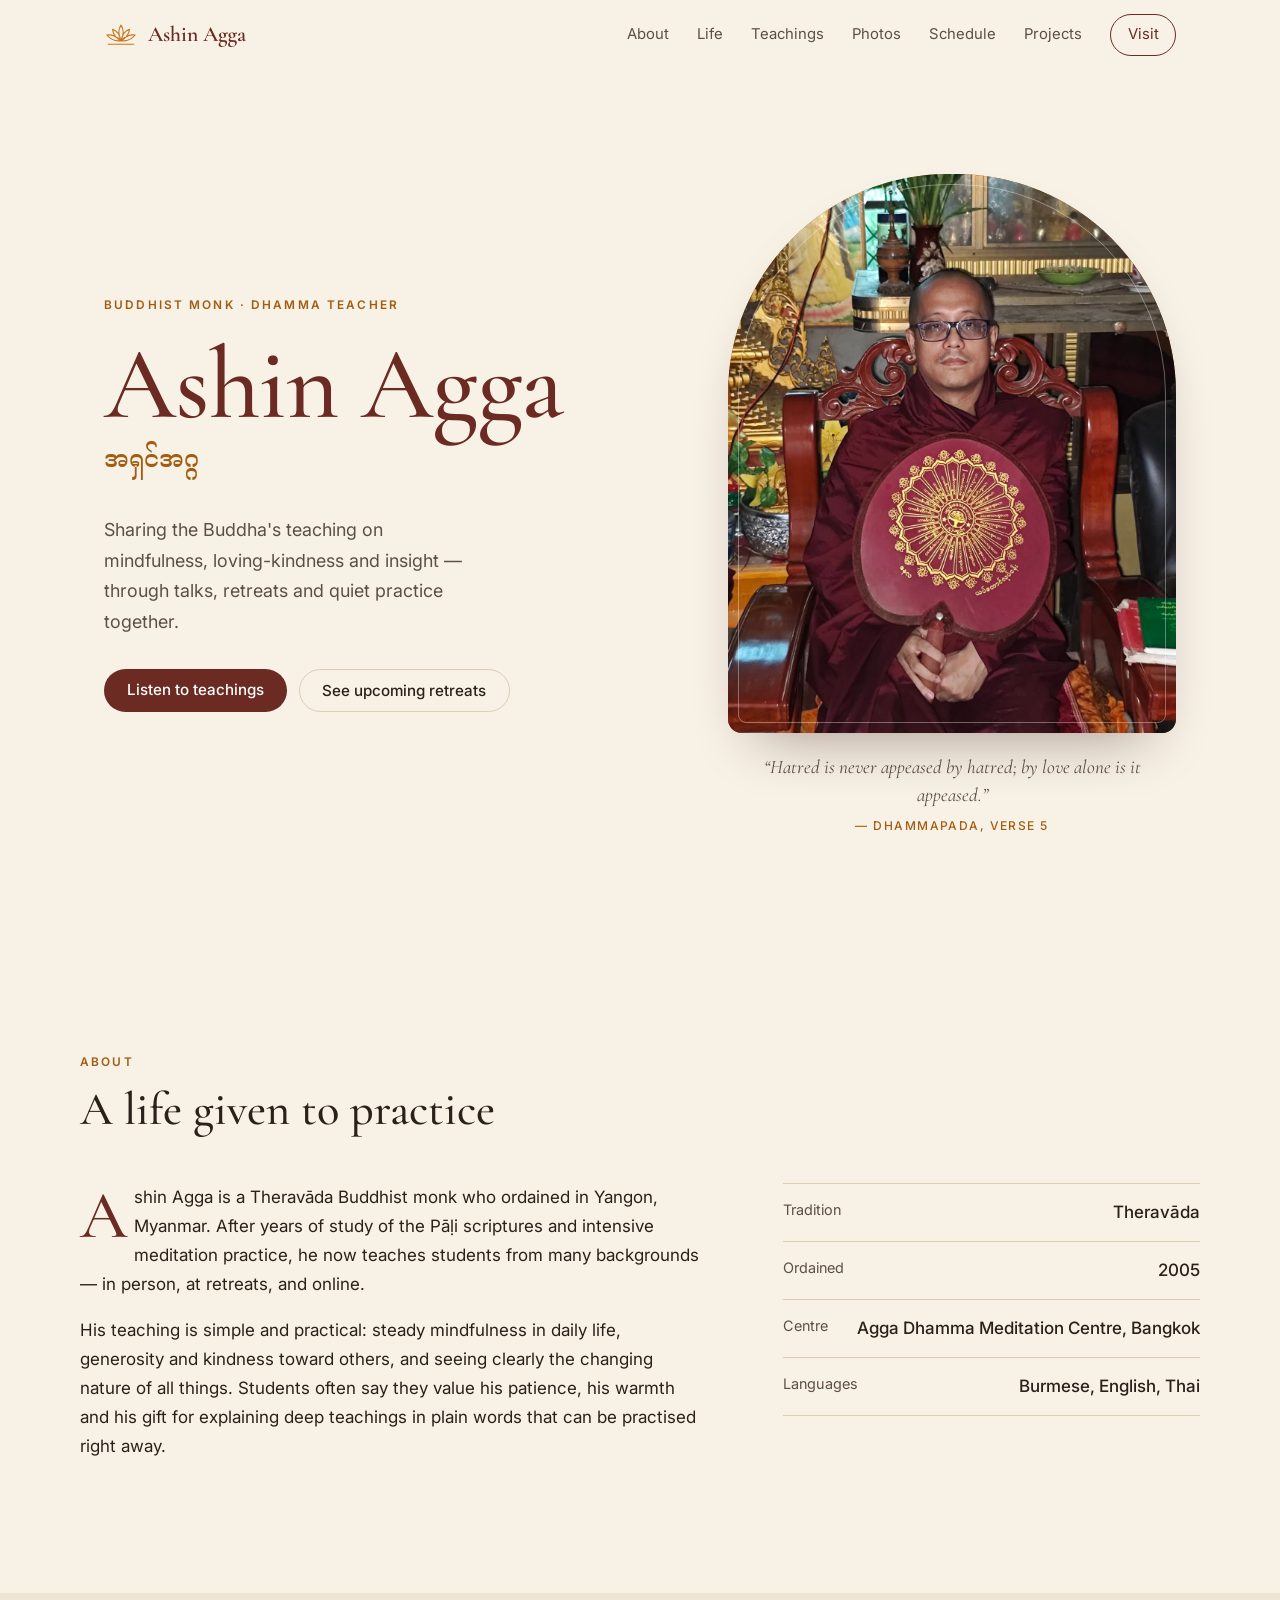
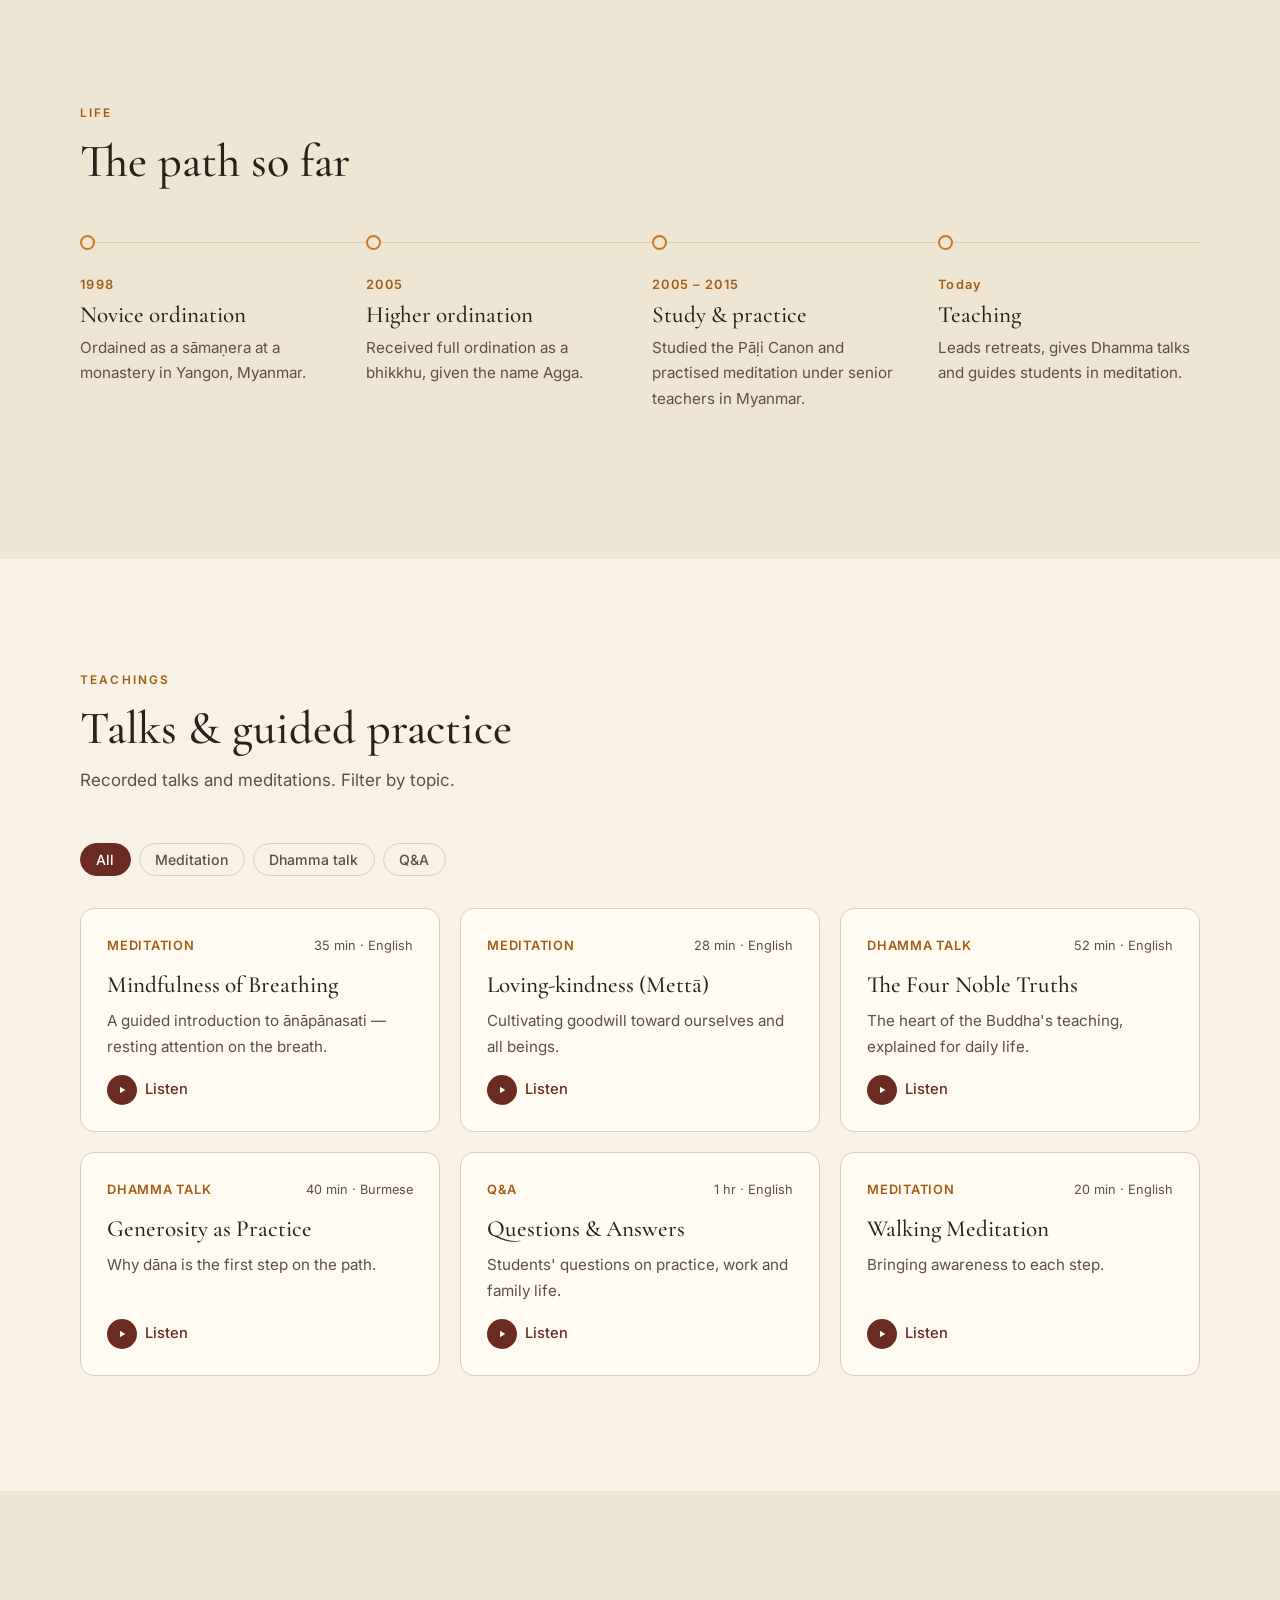
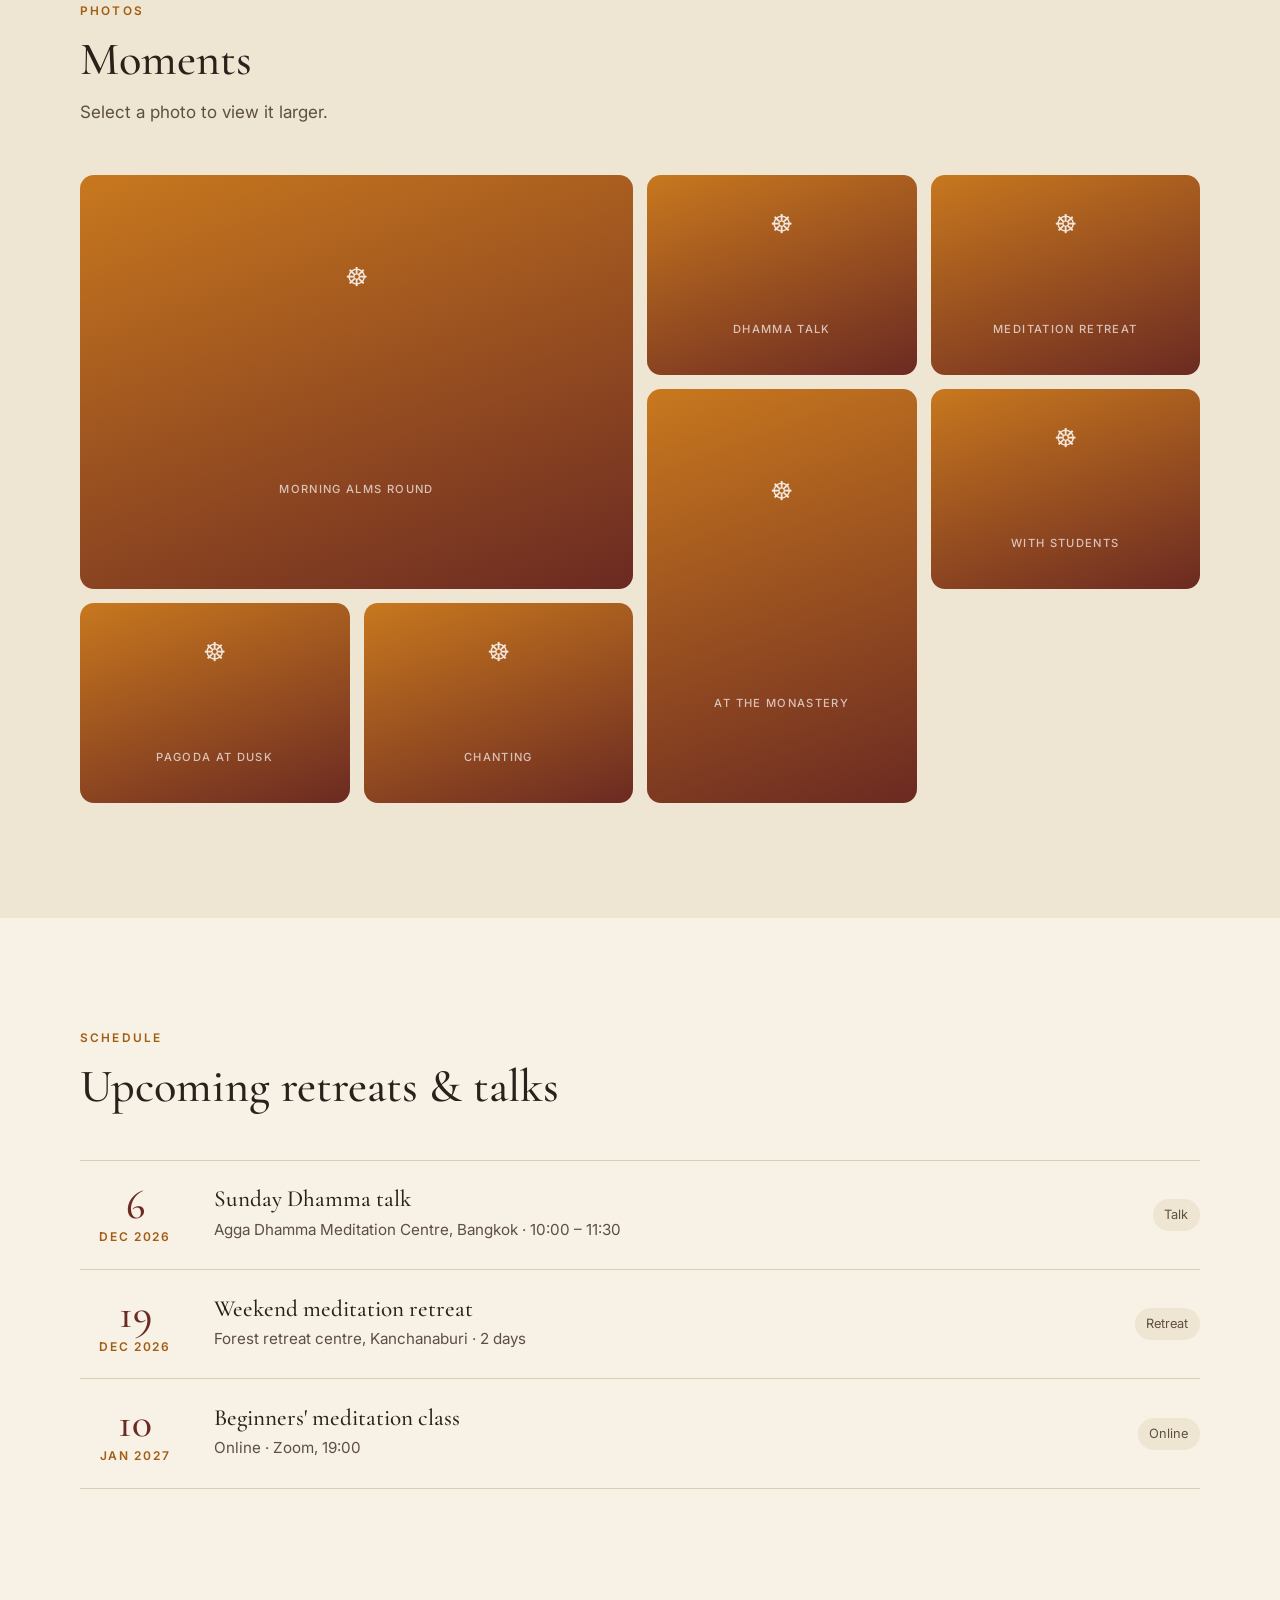
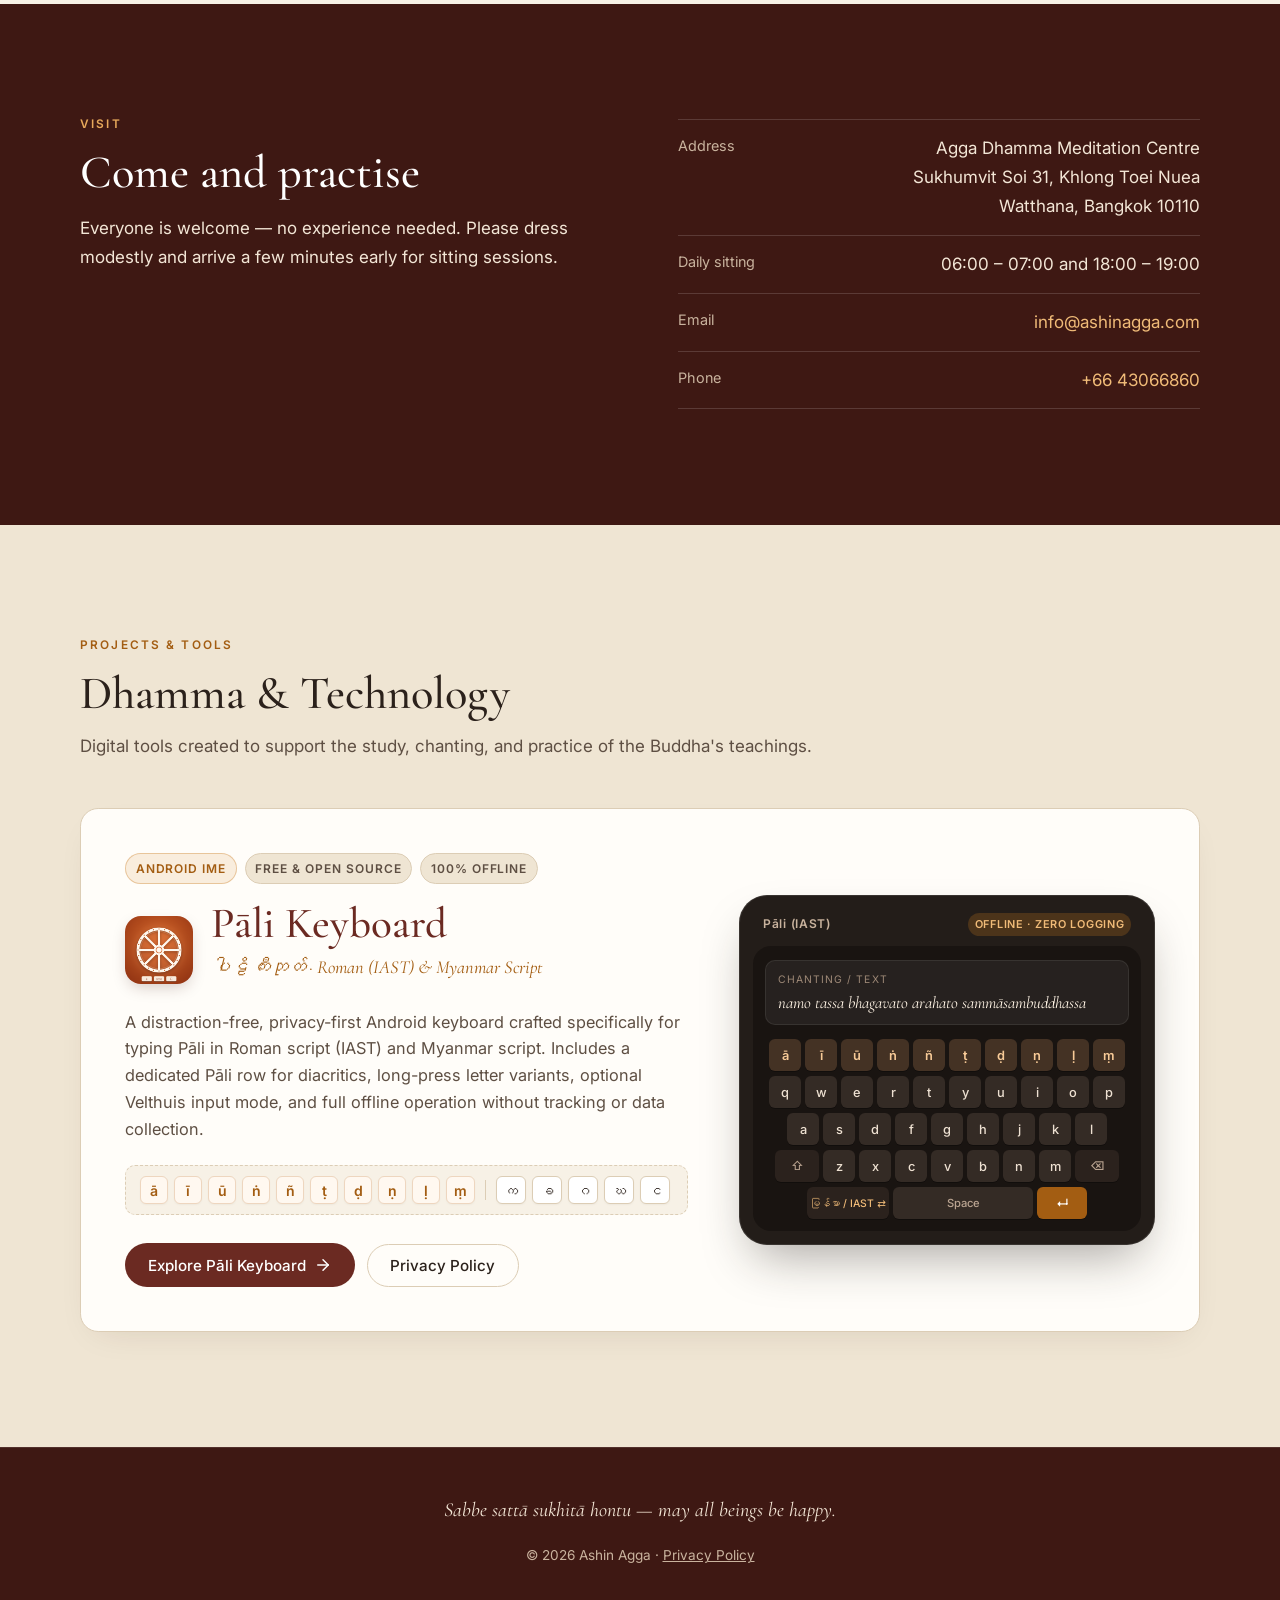
==== commit 9b844527: "Add Pali Keyboard app icon to ashinagga.com project section and detail page" ====
--- a/index.html
+++ b/index.html
@@ -187,10 +187,15 @@
               <span class="project-badge">Free &amp; Open Source</span>
               <span class="project-badge">100% Offline</span>
             </div>
-            <h3 class="project-card__title">
-              <a href="pali-keyboard/index.html">Pāli Keyboard</a>
-            </h3>
-            <p class="project-card__sub">ပါဠိ ကီးဘုတ် · Roman (IAST) &amp; Myanmar Script</p>
+            <div class="project-card__header">
+              <img src="images/pali-keyboard-icon.png" alt="Pāli Keyboard App Icon" class="project-card__icon" width="68" height="68">
+              <div>
+                <h3 class="project-card__title">
+                  <a href="pali-keyboard/index.html">Pāli Keyboard</a>
+                </h3>
+                <p class="project-card__sub">ပါဠိ ကီးဘုတ် · Roman (IAST) &amp; Myanmar Script</p>
+              </div>
+            </div>
             <p class="project-card__desc">
               A distraction-free, privacy-first Android keyboard crafted specifically for typing Pāli in Roman script (IAST) and Myanmar script. Includes a dedicated Pāli row for diacritics, long-press letter variants, optional Velthuis input mode, and full offline operation without tracking or data collection.
             </p>
--- a/css/style.css
+++ b/css/style.css
@@ -267,6 +267,19 @@
   flex-wrap: wrap;
   gap: 8px;
   margin-bottom: 1rem;
+}
+.project-card__header {
+  display: flex;
+  align-items: center;
+  gap: 18px;
+  margin-bottom: .5rem;
+}
+.project-card__icon {
+  width: 68px;
+  height: 68px;
+  border-radius: 16px;
+  box-shadow: 0 6px 16px -4px rgba(62,24,19,.25), 0 0 0 1px rgba(255,255,255,.5);
+  flex-shrink: 0;
 }
 .project-badge {
   font-size: .75rem;
